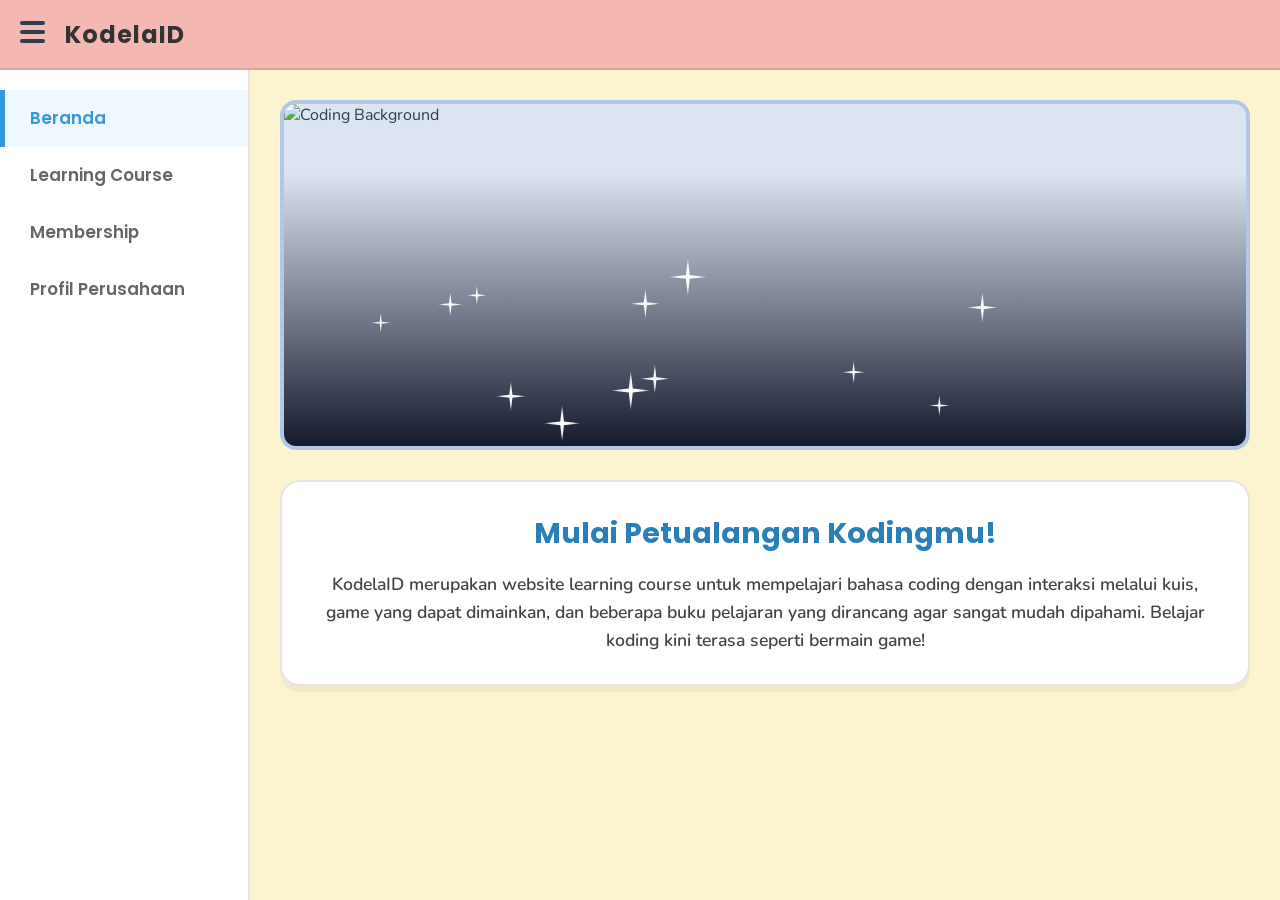
==== Website MITI/index.html @ 7cde0038 "Add files via upload" ====
<!DOCTYPE html>
<html lang="id">
<head>
    <meta charset="UTF-8">
    <meta name="viewport" content="width=device-width, initial-scale=1.0">
    <title>KodelaID - Belajar Coding Seru</title>
    
    <!-- Menghubungkan CSS -->
    <link rel="stylesheet" href="style.css">
    <!-- Kombinasi Font: Poppins (Heading) & Nunito (Body) -->
    <link href="https://fonts.googleapis.com/css2?family=Nunito:wght@400;600;700&family=Poppins:wght@500;600;700;800&display=swap" rel="stylesheet">
</head>
<body>

    <!-- Bar Atas -->
    <header class="top-bar">
        <div class="menu-toggle" id="hamburger-menu">
            <span></span>
            <span></span>
            <span></span>
        </div>
        <h1 class="website-name">KodelaID</h1>
    </header>

    <div class="layout-container">
        <!-- Menu Garis 3 (Sidebar) -->
        <aside class="sidebar" id="sidebar">
            <nav>
                <ul class="menu-list">
                    <li><a href="#" class="nav-link active" data-target="beranda">Beranda</a></li>
                    <li><a href="#" class="nav-link" data-target="course">Learning Course</a></li>
                    <li><a href="#" class="nav-link" data-target="membership">Membership</a></li>
                    <li><a href="#" class="nav-link" data-target="profil">Profil Perusahaan</a></li>
                </ul>
            </nav>
        </aside>

        <!-- Area Konten Utama -->
        <main class="main-content">
            
            <!-- HALAMAN BERANDA -->
            <section id="beranda" class="content-section active-section">
                <!-- Area Background, Gradasi, dan Bintang -->
                <div class="hero-container" id="star-container">
                    <!-- Background gambar coding -->
                    <img src="https://images.unsplash.com/photo-1555066931-4365d14bab8c?q=80&w=2070&auto=format&fit=crop" alt="Coding Background" class="bg-image">
                    
                    <!-- Overlay gradasi dari gambar ke warna gelap -->
                    <div class="gradient-overlay"></div>
                    <!-- Bintang digenerate via JavaScript di dalam container ini -->
                </div>

                <!-- Area Deskripsi Website -->
                <div class="description-box">
                    <h2>Mulai Petualangan Kodingmu!</h2>
                    <p>KodelaID merupakan website learning course untuk mempelajari bahasa coding dengan interaksi melalui kuis, game yang dapat dimainkan, dan beberapa buku pelajaran yang dirancang agar sangat mudah dipahami. Belajar koding kini terasa seperti bermain game!</p>
                </div>
            </section>

            <!-- HALAMAN LEARNING COURSE -->
            <section id="course" class="content-section">
                <h2>Pilih Kelasmu</h2>
                <div class="gamified-cards">
                    <div class="card cpp-card">
                        <h3>C++ Dasar</h3>
                        <p>Pelajari logika dan algoritma dari nol.</p>
                        <button class="btn-play">Mulai Kuis</button>
                    </div>
                    <div class="card sql-card">
                        <h3>Master SQL</h3>
                        <p>Kuasai manajemen database interaktif.</p>
                        <button class="btn-play">Mulai Kuis</button>
                    </div>
                </div>
            </section>

            <!-- HALAMAN MEMBERSHIP -->
            <section id="membership" class="content-section">
                <h2>Membership Premium</h2>
                <div class="description-box">
                    <p>Dapatkan akses lebih! Buka kunci semua modul premium, kuis tingkat lanjut, nyawa tak terbatas, dan bahan ajar eksklusif untuk mempercepat karir digitalmu.</p>
                    <button class="btn-premium">Berlangganan Sekarang</button>
                </div>
            </section>

            <!-- HALAMAN PROFIL PERUSAHAAN -->
            <section id="profil" class="content-section">
                <h2>Profil Mihaku Edutainment</h2>
                <div class="description-box left-align">
                    
                    <h3 class="sub-title">Tujuan Perusahaan</h3>
                    <p>Membangun dan mendidik masyarakat Indonesia menjadi individu yang modern, inovatif, dan melek digital, guna meningkatkan kualitas penguasaan teknologi dalam menghadapi tantangan era digitalisasi.</p>
                    
                    <h3 class="sub-title">Tentang Kami</h3>
                    <p>Mihaku Edutainment merupakan perusahaan IT yang berfokus di bidang edukasi dan hiburan (edutainment). Kami percaya bahwa pendidikan teknologi tidak seharusnya kaku. Di sini, setiap orang dapat belajar pemrograman dan skill digital lainnya melalui interaksi yang menyenangkan, seru, dan tidak membosankan.</p>

                    <h3 class="sub-title">Struktur Organisasi</h3>
                    <ul class="structure-list">
                        <li><strong>CEO:</strong> Thoriq</li>
                        <li><strong>CTO:</strong> Lead System & Game Architect</li>
                        <li><strong>Head of Education:</strong> Penyusun Kurikulum & Kuis</li>
                        <li><strong>UI/UX Designer:</strong> Perancang Interaksi Gamifikasi</li>
                    </ul>
                </div>
            </section>

        </main>
    </div>

    <!-- Menghubungkan JavaScript -->
    <script src="script.js"></script>
</body>
</html>
---- Website MITI/style.css ----
/* Konfigurasi Font & Palet Warna (Berdasarkan Gambar) */
:root {
    --font-heading: 'Poppins', sans-serif;
    --font-body: 'Nunito', sans-serif;
    
    /* Warna sesuai referensi gambar Anda */
    --topbar-bg: #f5b7b1; /* Merah muda lembut */
    --main-bg: #fcf3cf;   /* Kuning pastel terang */
    --sidebar-bg: #ffffff;
    --text-dark: #2c3e50;
    
    /* Warna Aksen Gamifikasi */
    --primary-btn: #2ecc71;
    --primary-btn-shadow: #27ae60;
}

* { margin: 0; padding: 0; box-sizing: border-box; }

body {
    font-family: var(--font-body);
    color: var(--text-dark);
    background-color: var(--main-bg);
    overflow-x: hidden;
}

/* Pengaturan Font */
h1, h2, h3 { font-family: var(--font-heading); font-weight: 700; }
p, li { font-family: var(--font-body); font-weight: 600; font-size: 1.1rem; line-height: 1.6; }

/* --- BAR ATAS --- */
.top-bar {
    background-color: var(--topbar-bg);
    height: 70px;
    display: flex;
    align-items: center;
    padding: 0 20px;
    border-bottom: 2px solid rgba(0,0,0,0.1);
    position: fixed;
    width: 100%;
    top: 0;
    z-index: 1000;
}

.menu-toggle {
    display: flex;
    flex-direction: column;
    cursor: pointer;
    margin-right: 20px;
}
.menu-toggle span {
    height: 4px;
    width: 25px;
    background-color: var(--text-dark);
    margin-bottom: 5px;
    border-radius: 4px;
}

.website-name {
    font-size: 1.5rem;
    color: #333;
    letter-spacing: 1px;
}

/* --- LAYOUT UTAMA --- */
.layout-container {
    display: flex;
    margin-top: 70px;
    height: calc(100vh - 70px);
}

/* --- SIDEBAR MENU --- */
.sidebar {
    width: 250px;
    background-color: var(--sidebar-bg);
    border-right: 2px solid #e5e5e5;
    transition: transform 0.3s ease;
}
.menu-list { list-style: none; padding: 20px 0; }
.menu-list li a {
    display: block;
    padding: 15px 25px;
    text-decoration: none;
    color: #666;
    font-family: var(--font-heading);
    font-size: 1.05rem;
    border-left: 5px solid transparent;
}
.menu-list li a:hover, .menu-list li a.active {
    color: #3498db;
    background-color: #f0f8ff;
    border-left: 5px solid #3498db;
}

/* --- KONTEN UTAMA --- */
.main-content {
    flex: 1;
    padding: 30px;
    overflow-y: auto;
}
.content-section { display: none; animation: fadeIn 0.4s; }
.content-section.active-section { display: block; }
@keyframes fadeIn { from { opacity: 0; transform: translateY(10px); } to { opacity: 1; transform: translateY(0); } }

/* --- AREA BACKGROUND & GRADASI BINTANG --- */
.hero-container {
    position: relative;
    width: 100%;
    height: 350px;
    border-radius: 16px;
    overflow: hidden;
    margin-bottom: 30px;
    border: 4px solid #b3c8e6; /* Border biru muda sesuai gambar */
    background-color: #dbe4f0;
}
.bg-image {
    width: 100%;
    height: 100%;
    object-fit: cover;
}
.gradient-overlay {
    position: absolute;
    bottom: 0;
    left: 0;
    width: 100%;
    height: 80%;
    /* Gradasi dari transparan ke biru gelap pekat */
    background: linear-gradient(to bottom, rgba(10, 15, 36, 0) 0%, rgba(10, 15, 36, 0.95) 100%);
}

/* Bintang Segi Empat Melengkung dengan Cahaya Gradasi */
.sparkle-star {
    position: absolute;
    background: radial-gradient(circle, rgba(255,255,255,1) 0%, rgba(255,255,255,0.8) 40%, rgba(255,255,255,0) 80%);
    clip-path: polygon(50% 0%, 55% 45%, 100% 50%, 55% 55%, 50% 100%, 45% 55%, 0% 50%, 45% 45%);
    filter: drop-shadow(0 0 8px rgba(255, 255, 255, 0.9));
    animation: twinkle 3s infinite alternate ease-in-out;
}
@keyframes twinkle {
    0% { transform: scale(0.6) rotate(0deg); opacity: 0.4; }
    100% { transform: scale(1.2) rotate(15deg); opacity: 1; filter: drop-shadow(0 0 15px rgba(255, 255, 255, 1)); }
}

/* --- KOTAK DESKRIPSI --- */
.description-box {
    background: #ffffff;
    padding: 30px;
    border-radius: 20px;
    text-align: center;
    border: 2px solid #e5e5e5;
    box-shadow: 0 6px 0px rgba(0,0,0,0.04);
}
.description-box h2 { color: #2980b9; margin-bottom: 15px; font-size: 1.8rem; }
.description-box p { color: #444; }
.left-align { text-align: left; }
.sub-title { color: #e67e22; margin: 25px 0 10px 0; font-size: 1.3rem; }
.structure-list { margin-left: 20px; color: #444; list-style-type: square; }

/* --- KARTU KELAS (GAMIFIKASI) --- */
.gamified-cards { display: flex; gap: 20px; margin-top: 20px; }
.card {
    flex: 1;
    padding: 30px;
    border-radius: 24px;
    color: white;
    text-align: center;
}
.card h3 { margin-bottom: 10px; font-size: 1.5rem; }
.cpp-card { background-color: #3b5998; border-bottom: 6px solid #294174; }
.sql-card { background-color: #e67e22; border-bottom: 6px solid #b9651a; }

/* Tombol 3D */
.btn-play, .btn-premium {
    background-color: var(--primary-btn);
    color: white;
    border: none;
    padding: 12px 30px;
    border-radius: 16px;
    font-size: 1.1rem;
    font-family: var(--font-heading);
    font-weight: 700;
    cursor: pointer;
    margin-top: 20px;
    box-shadow: 0 6px 0px var(--primary-btn-shadow);
    transition: all 0.1s;
}
.btn-premium { background-color: #9b59b6; box-shadow: 0 6px 0px #8e44ad; }
.btn-play:active, .btn-premium:active { transform: translateY(6px); box-shadow: 0 0px 0px transparent; }

/* Responsif */
@media (max-width: 768px) {
    .sidebar { position: absolute; left: -250px; height: calc(100vh - 70px); z-index: 900; }
    .sidebar.open { left: 0; box-shadow: 5px 0 15px rgba(0,0,0,0.1); }
    .gamified-cards { flex-direction: column; }
}
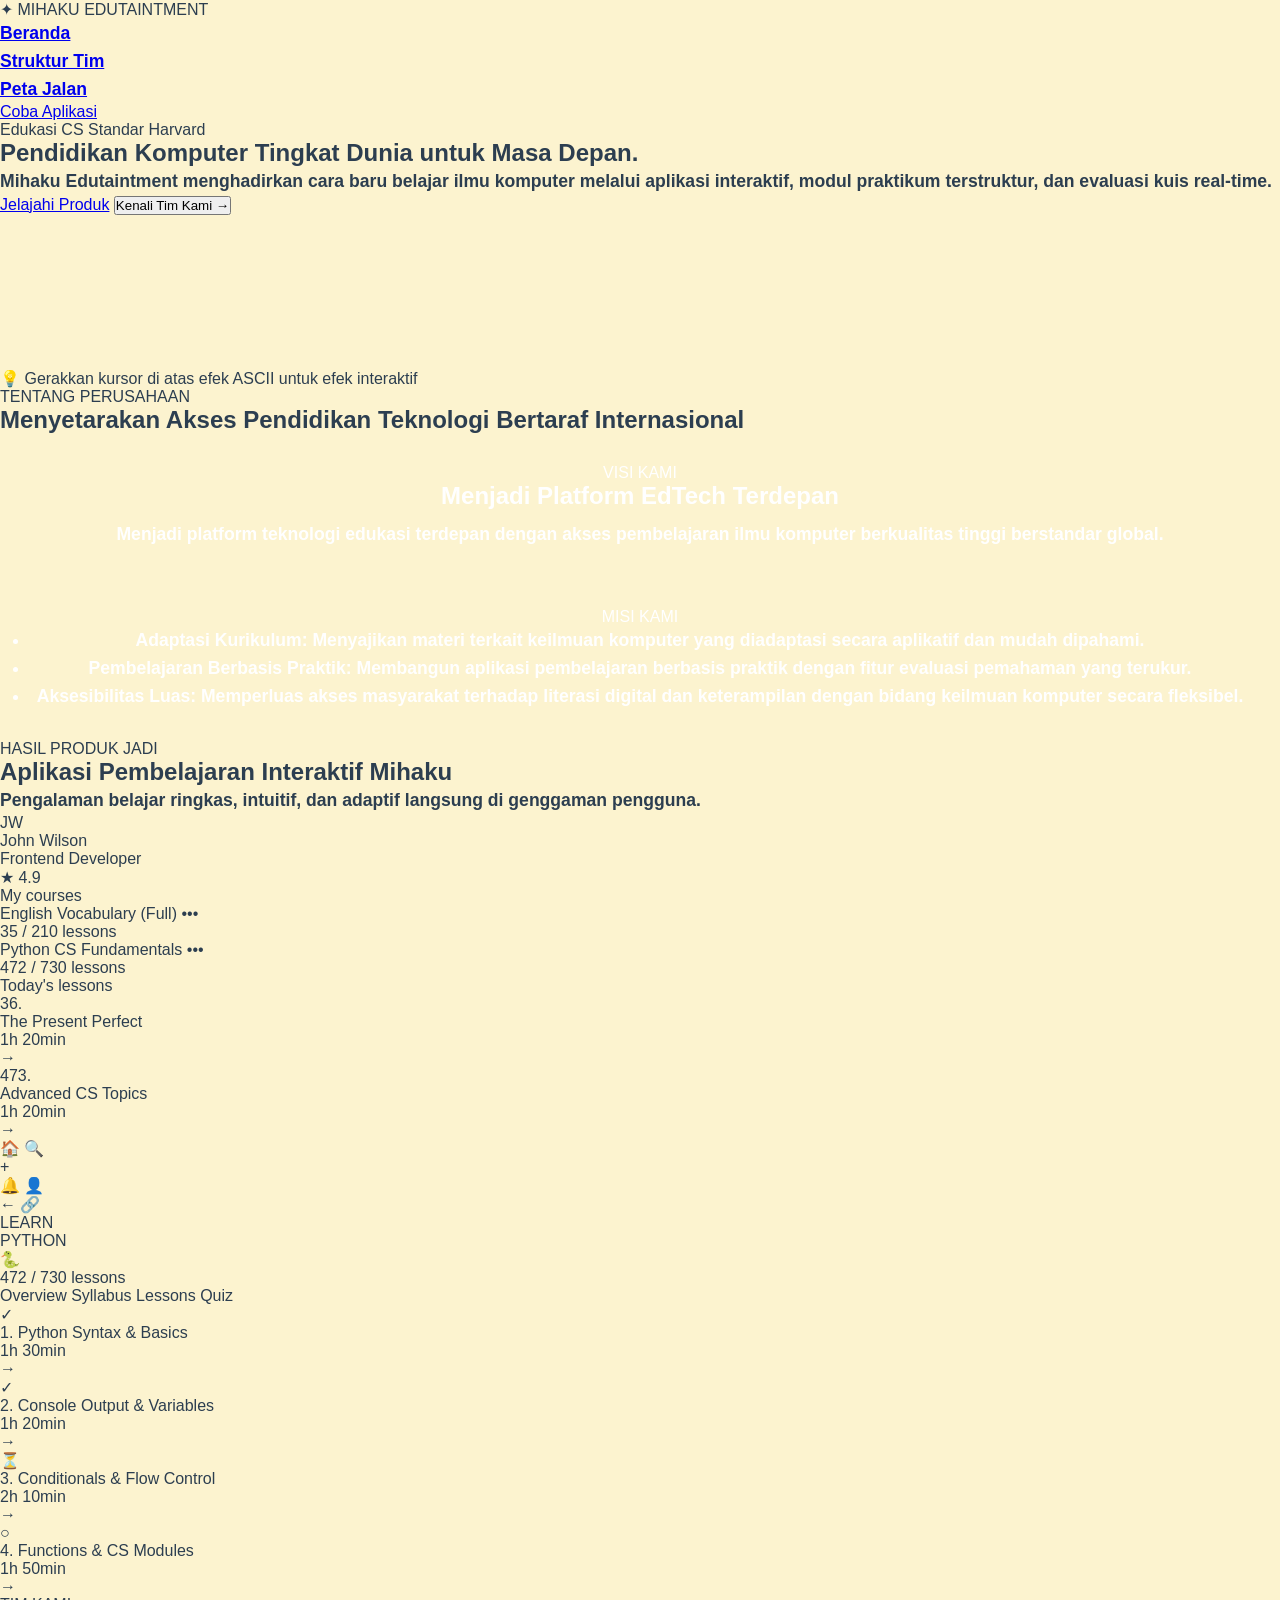
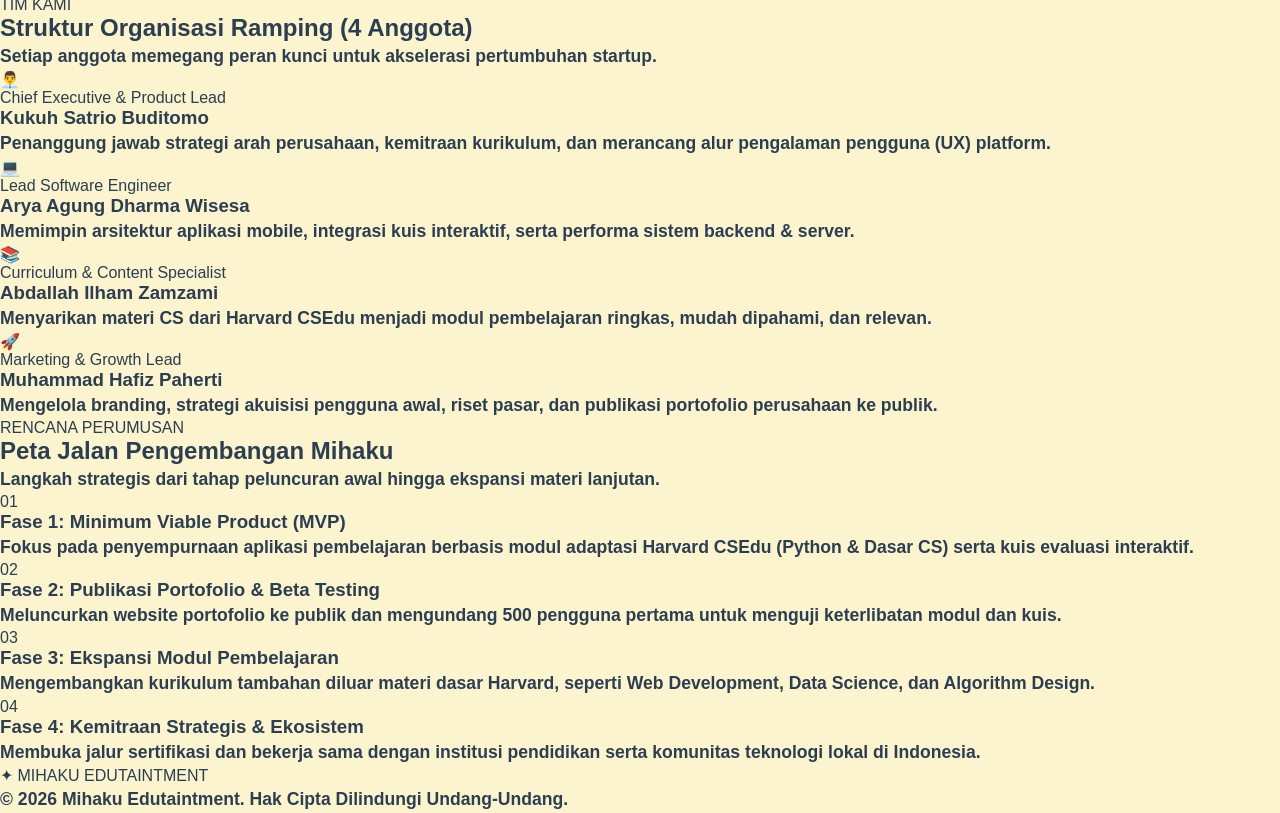
==== commit 6cdaa33c: "update: visi dan misi" ====
--- a/Website MITI/index.html
+++ b/Website MITI/index.html
@@ -3,111 +3,309 @@
 <head>
     <meta charset="UTF-8">
     <meta name="viewport" content="width=device-width, initial-scale=1.0">
-    <title>KodelaID - Belajar Coding Seru</title>
-    
-    <!-- Menghubungkan CSS -->
+    <title>Mihaku Edutaintment - Portfolio</title>
+    <!-- Google Fonts -->
+    <link rel="preconnect" href="https://fonts.googleapis.com">
+    <link rel="preconnect" href="https://fonts.gstatic.com" crossorigin>
+    <link href="https://fonts.googleapis.com/css2?family=Figtree:wght@600;700;800;900&family=Work+Sans:wght@400;500;600&display=swap" rel="stylesheet">
     <link rel="stylesheet" href="style.css">
-    <!-- Kombinasi Font: Poppins (Heading) & Nunito (Body) -->
-    <link href="https://fonts.googleapis.com/css2?family=Nunito:wght@400;600;700&family=Poppins:wght@500;600;700;800&display=swap" rel="stylesheet">
 </head>
 <body>
 
-    <!-- Bar Atas -->
-    <header class="top-bar">
-        <div class="menu-toggle" id="hamburger-menu">
-            <span></span>
-            <span></span>
-            <span></span>
-        </div>
-        <h1 class="website-name">KodelaID</h1>
-    </header>
-
-    <div class="layout-container">
-        <!-- Menu Garis 3 (Sidebar) -->
-        <aside class="sidebar" id="sidebar">
+    <!-- Header / Navigasi -->
+    <header class="navbar">
+        <div class="nav-container">
+            <div class="logo">
+                <span class="logo-accent">✦</span> MIHAKU <span class="sub-brand">EDUTAINTMENT</span>
+            </div>
             <nav>
-                <ul class="menu-list">
-                    <li><a href="#" class="nav-link active" data-target="beranda">Beranda</a></li>
-                    <li><a href="#" class="nav-link" data-target="course">Learning Course</a></li>
-                    <li><a href="#" class="nav-link" data-target="membership">Membership</a></li>
-                    <li><a href="#" class="nav-link" data-target="profil">Profil Perusahaan</a></li>
+                <ul class="nav-links">
+                    <li><a href="#" class="nav-btn active" onclick="switchTab('home', event)">Beranda</a></li>
+                    <li><a href="#" class="nav-btn" onclick="switchTab('team', event)">Struktur Tim</a></li>
+                    <li><a href="#" class="nav-btn" onclick="switchTab('roadmap', event)">Peta Jalan</a></li>
                 </ul>
             </nav>
-        </aside>
-
-        <!-- Area Konten Utama -->
-        <main class="main-content">
+            <a href="#produk" class="btn-primary" onclick="switchTab('home', event)">Coba Aplikasi</a>
+        </div>
+    </header>
+
+    <!-- SECTION 1: BERANDA -->
+    <main id="page-home" class="page-section active">
+        <!-- Hero Section dengan Interaktif ASCII Art -->
+        <section class="hero-section">
+            <div class="hero-content">
+                <div class="badge">Edukasi CS Standar Harvard</div>
+                <h1 class="hero-title">Pendidikan Komputer Tingkat Dunia untuk Masa Depan.</h1>
+                <p class="hero-desc">Mihaku Edutaintment menghadirkan cara baru belajar ilmu komputer melalui aplikasi interaktif, modul praktikum terstruktur, dan evaluasi kuis real-time.</p>
+                <div class="hero-actions">
+                    <a href="#produk" class="btn-primary">Jelajahi Produk</a>
+                    <button class="btn-secondary" onclick="switchTab('team', event)">Kenali Tim Kami →</button>
+                </div>
+            </div>
             
-            <!-- HALAMAN BERANDA -->
-            <section id="beranda" class="content-section active-section">
-                <!-- Area Background, Gradasi, dan Bintang -->
-                <div class="hero-container" id="star-container">
-                    <!-- Background gambar coding -->
-                    <img src="https://images.unsplash.com/photo-1555066931-4365d14bab8c?q=80&w=2070&auto=format&fit=crop" alt="Coding Background" class="bg-image">
-                    
-                    <!-- Overlay gradasi dari gambar ke warna gelap -->
-                    <div class="gradient-overlay"></div>
-                    <!-- Bintang digenerate via JavaScript di dalam container ini -->
-                </div>
-
-                <!-- Area Deskripsi Website -->
-                <div class="description-box">
-                    <h2>Mulai Petualangan Kodingmu!</h2>
-                    <p>KodelaID merupakan website learning course untuk mempelajari bahasa coding dengan interaksi melalui kuis, game yang dapat dimainkan, dan beberapa buku pelajaran yang dirancang agar sangat mudah dipahami. Belajar koding kini terasa seperti bermain game!</p>
-                </div>
-            </section>
-
-            <!-- HALAMAN LEARNING COURSE -->
-            <section id="course" class="content-section">
-                <h2>Pilih Kelasmu</h2>
-                <div class="gamified-cards">
-                    <div class="card cpp-card">
-                        <h3>C++ Dasar</h3>
-                        <p>Pelajari logika dan algoritma dari nol.</p>
-                        <button class="btn-play">Mulai Kuis</button>
-                    </div>
-                    <div class="card sql-card">
-                        <h3>Master SQL</h3>
-                        <p>Kuasai manajemen database interaktif.</p>
-                        <button class="btn-play">Mulai Kuis</button>
-                    </div>
-                </div>
-            </section>
-
-            <!-- HALAMAN MEMBERSHIP -->
-            <section id="membership" class="content-section">
-                <h2>Membership Premium</h2>
-                <div class="description-box">
-                    <p>Dapatkan akses lebih! Buka kunci semua modul premium, kuis tingkat lanjut, nyawa tak terbatas, dan bahan ajar eksklusif untuk mempercepat karir digitalmu.</p>
-                    <button class="btn-premium">Berlangganan Sekarang</button>
-                </div>
-            </section>
-
-            <!-- HALAMAN PROFIL PERUSAHAAN -->
-            <section id="profil" class="content-section">
-                <h2>Profil Mihaku Edutainment</h2>
-                <div class="description-box left-align">
-                    
-                    <h3 class="sub-title">Tujuan Perusahaan</h3>
-                    <p>Membangun dan mendidik masyarakat Indonesia menjadi individu yang modern, inovatif, dan melek digital, guna meningkatkan kualitas penguasaan teknologi dalam menghadapi tantangan era digitalisasi.</p>
-                    
-                    <h3 class="sub-title">Tentang Kami</h3>
-                    <p>Mihaku Edutainment merupakan perusahaan IT yang berfokus di bidang edukasi dan hiburan (edutainment). Kami percaya bahwa pendidikan teknologi tidak seharusnya kaku. Di sini, setiap orang dapat belajar pemrograman dan skill digital lainnya melalui interaksi yang menyenangkan, seru, dan tidak membosankan.</p>
-
-                    <h3 class="sub-title">Struktur Organisasi</h3>
-                    <ul class="structure-list">
-                        <li><strong>CEO:</strong> Thoriq</li>
-                        <li><strong>CTO:</strong> Lead System & Game Architect</li>
-                        <li><strong>Head of Education:</strong> Penyusun Kurikulum & Kuis</li>
-                        <li><strong>UI/UX Designer:</strong> Perancang Interaksi Gamifikasi</li>
-                    </ul>
-                </div>
-            </section>
-
-        </main>
-    </div>
-
-    <!-- Menghubungkan JavaScript -->
+            <!-- ASCII Art Canvas Container -->
+            <div class="ascii-container">
+                <canvas id="asciiCanvas"></canvas>
+                <div class="ascii-hint">💡 Gerakkan kursor di atas efek ASCII untuk efek interaktif</div>
+            </div>
+        </section>
+
+        <!-- Profile & Visi Misi Section -->
+        <section class="about-section">
+            <div class="container">
+                <div class="section-label">TENTANG PERUSAHAAN</div>
+                <h2 class="section-title">Menyetarakan Akses Pendidikan Teknologi Bertaraf Internasional</h2>
+                
+                <div class="grid-2">
+                    <div class="card card-visi">
+                        <div class="card-tag">VISI KAMI</div>
+                        <h3>Menjadi Platform EdTech Terdepan</h3>
+                        <p>Menjadi platform teknologi edukasi terdepan dengan akses pembelajaran ilmu komputer berkualitas tinggi berstandar global.</p>
+                    </div>
+                    <div class="card card-misi">
+                        <div class="card-tag">MISI KAMI</div>
+                        <ul class="misi-list">
+                            <li><strong>Adaptasi Kurikulum:</strong> Menyajikan materi terkait keilmuan komputer yang diadaptasi secara aplikatif dan mudah dipahami.</li>
+                            <li><strong>Pembelajaran Berbasis Praktik:</strong> Membangun aplikasi pembelajaran berbasis praktik dengan fitur evaluasi pemahaman yang terukur.</li>
+                            <li><strong>Aksesibilitas Luas:</strong> Memperluas akses masyarakat terhadap literasi digital dan keterampilan dengan bidang keilmuan komputer secara fleksibel.</li>
+                        </ul>
+                    </div>
+                </div>
+            </div>
+        </section>
+
+        <!-- Showcase Hasil Produk Jadi (App UI Simulation) -->
+        <section id="produk" class="product-section">
+            <div class="container">
+                <div class="text-center margin-bottom-lg">
+                    <div class="section-label">HASIL PRODUK JADI</div>
+                    <h2 class="section-title">Aplikasi Pembelajaran Interaktif Mihaku</h2>
+                    <p class="section-desc">Pengalaman belajar ringkas, intuitif, dan adaptif langsung di genggaman pengguna.</p>
+                </div>
+
+                <!-- Showcase Phone Frame Mockup -->
+                <div class="phone-showcase-wrapper">
+                    <!-- Phone Frame 1: Home Dashboard -->
+                    <div class="phone-mockup">
+                        <div class="phone-screen">
+                            <div class="app-header">
+                                <div class="user-profile">
+                                    <div class="user-avatar">JW</div>
+                                    <div>
+                                        <div class="user-name">John Wilson</div>
+                                        <div class="user-role">Frontend Developer</div>
+                                    </div>
+                                </div>
+                                <div class="user-rating">★ 4.9</div>
+                            </div>
+
+                            <div class="app-section-title">My courses</div>
+                            <div class="course-card course-green-light">
+                                <div class="course-header">
+                                    <span class="course-title">English Vocabulary (Full)</span>
+                                    <span class="dots">•••</span>
+                                </div>
+                                <div class="progress-info">35 / 210 lessons</div>
+                                <div class="progress-bar"><div class="progress-fill" style="width: 20%;"></div></div>
+                            </div>
+
+                            <div class="course-card course-teal">
+                                <div class="course-header">
+                                    <span class="course-title">Python CS Fundamentals</span>
+                                    <span class="dots">•••</span>
+                                </div>
+                                <div class="progress-info">472 / 730 lessons</div>
+                                <div class="progress-bar"><div class="progress-fill" style="width: 65%;"></div></div>
+                            </div>
+
+                            <div class="app-section-title">Today's lessons</div>
+                            <div class="grid-2-app">
+                                <div class="mini-card mini-yellow">
+                                    <div class="mini-num">36.</div>
+                                    <div class="mini-title">The Present Perfect</div>
+                                    <div class="mini-time">1h 20min</div>
+                                    <div class="mini-arrow">→</div>
+                                </div>
+                                <div class="mini-card mini-teal">
+                                    <div class="mini-num">473.</div>
+                                    <div class="mini-title">Advanced CS Topics</div>
+                                    <div class="mini-time">1h 20min</div>
+                                    <div class="mini-arrow">→</div>
+                                </div>
+                            </div>
+
+                            <div class="app-bottom-nav">
+                                <span>🏠</span>
+                                <span>🔍</span>
+                                <div class="app-add-btn">+</div>
+                                <span>🔔</span>
+                                <span>👤</span>
+                            </div>
+                        </div>
+                    </div>
+
+                    <!-- Phone Frame 2: Syllabus & Quiz -->
+                    <div class="phone-mockup">
+                        <div class="phone-screen">
+                            <div class="app-nav-top">
+                                <span>←</span>
+                                <span>🔗</span>
+                            </div>
+
+                            <div class="hero-course-card">
+                                <div class="hero-course-title">LEARN<br>PYTHON</div>
+                                <div class="hero-course-icon">🐍</div>
+                                <div class="hero-course-progress">472 / 730 lessons</div>
+                                <div class="progress-bar"><div class="progress-fill" style="width: 65%; background: #ffffff;"></div></div>
+                            </div>
+
+                            <div class="app-tabs">
+                                <span>Overview</span>
+                                <span class="active">Syllabus</span>
+                                <span>Lessons</span>
+                                <span>Quiz</span>
+                            </div>
+
+                            <div class="syllabus-list">
+                                <div class="syllabus-item completed">
+                                    <div class="check-icon">✓</div>
+                                    <div class="syllabus-info">
+                                        <div class="syllabus-name">1. Python Syntax & Basics</div>
+                                        <div class="syllabus-time">1h 30min</div>
+                                    </div>
+                                    <div class="item-arrow">→</div>
+                                </div>
+
+                                <div class="syllabus-item completed">
+                                    <div class="check-icon">✓</div>
+                                    <div class="syllabus-info">
+                                        <div class="syllabus-name">2. Console Output & Variables</div>
+                                        <div class="syllabus-time">1h 20min</div>
+                                    </div>
+                                    <div class="item-arrow">→</div>
+                                </div>
+
+                                <div class="syllabus-item in-progress">
+                                    <div class="check-icon">⏳</div>
+                                    <div class="syllabus-info">
+                                        <div class="syllabus-name">3. Conditionals & Flow Control</div>
+                                        <div class="syllabus-time">2h 10min</div>
+                                    </div>
+                                    <div class="item-arrow">→</div>
+                                </div>
+
+                                <div class="syllabus-item active-green">
+                                    <div class="check-icon">○</div>
+                                    <div class="syllabus-info">
+                                        <div class="syllabus-name">4. Functions & CS Modules</div>
+                                        <div class="syllabus-time">1h 50min</div>
+                                    </div>
+                                    <div class="item-arrow">→</div>
+                                </div>
+                            </div>
+                        </div>
+                    </div>
+                </div>
+            </div>
+        </section>
+    </main>
+
+    <!-- SECTION 2: STRUKTUR TIM -->
+    <main id="page-team" class="page-section">
+        <div class="container">
+            <div class="text-center margin-bottom-lg">
+                <div class="section-label">TIM KAMI</div>
+                <h2 class="section-title">Struktur Organisasi Ramping (4 Anggota)</h2>
+                <p class="section-desc">Setiap anggota memegang peran kunci untuk akselerasi pertumbuhan startup.</p>
+            </div>
+
+            <div class="team-grid">
+                <div class="team-card">
+                    <div class="team-avatar">👨‍💼</div>
+                    <div class="team-role">Chief Executive & Product Lead</div>
+                    <h3 class="team-name">Kukuh Satrio Buditomo</h3>
+                    <p class="team-bio">Penanggung jawab strategi arah perusahaan, kemitraan kurikulum, dan merancang alur pengalaman pengguna (UX) platform.</p>
+                </div>
+
+                <div class="team-card">
+                    <div class="team-avatar">💻</div>
+                    <div class="team-role">Lead Software Engineer</div>
+                    <h3 class="team-name">Arya Agung Dharma Wisesa</h3>
+                    <p class="team-bio">Memimpin arsitektur aplikasi mobile, integrasi kuis interaktif, serta performa sistem backend & server.</p>
+                </div>
+
+                <div class="team-card">
+                    <div class="team-avatar">📚</div>
+                    <div class="team-role">Curriculum & Content Specialist</div>
+                    <h3 class="team-name">Abdallah Ilham Zamzami</h3>
+                    <p class="team-bio">Menyarikan materi CS dari Harvard CSEdu menjadi modul pembelajaran ringkas, mudah dipahami, dan relevan.</p>
+                </div>
+
+                <div class="team-card">
+                    <div class="team-avatar">🚀</div>
+                    <div class="team-role">Marketing & Growth Lead</div>
+                    <h3 class="team-name">Muhammad Hafiz Paherti</h3>
+                    <p class="team-bio">Mengelola branding, strategi akuisisi pengguna awal, riset pasar, dan publikasi portofolio perusahaan ke publik.</p>
+                </div>
+            </div>
+        </div>
+    </main>
+
+    <!-- SECTION 3: PETA JALAN (ROADMAP) -->
+    <main id="page-roadmap" class="page-section">
+        <div class="container">
+            <div class="text-center margin-bottom-lg">
+                <div class="section-label">RENCANA PERUMUSAN</div>
+                <h2 class="section-title">Peta Jalan Pengembangan Mihaku</h2>
+                <p class="section-desc">Langkah strategis dari tahap peluncuran awal hingga ekspansi materi lanjutan.</p>
+            </div>
+
+            <div class="roadmap-timeline">
+                <div class="roadmap-item">
+                    <div class="roadmap-number">01</div>
+                    <div class="roadmap-content">
+                        <h3>Fase 1: Minimum Viable Product (MVP)</h3>
+                        <p>Fokus pada penyempurnaan aplikasi pembelajaran berbasis modul adaptasi Harvard CSEdu (Python & Dasar CS) serta kuis evaluasi interaktif.</p>
+                    </div>
+                </div>
+
+                <div class="roadmap-item">
+                    <div class="roadmap-number">02</div>
+                    <div class="roadmap-content">
+                        <h3>Fase 2: Publikasi Portofolio & Beta Testing</h3>
+                        <p>Meluncurkan website portofolio ke publik dan mengundang 500 pengguna pertama untuk menguji keterlibatan modul dan kuis.</p>
+                    </div>
+                </div>
+
+                <div class="roadmap-item">
+                    <div class="roadmap-number">03</div>
+                    <div class="roadmap-content">
+                        <h3>Fase 3: Ekspansi Modul Pembelajaran</h3>
+                        <p>Mengembangkan kurikulum tambahan diluar materi dasar Harvard, seperti Web Development, Data Science, dan Algorithm Design.</p>
+                    </div>
+                </div>
+
+                <div class="roadmap-item">
+                    <div class="roadmap-number">04</div>
+                    <div class="roadmap-content">
+                        <h3>Fase 4: Kemitraan Strategis & Ekosistem</h3>
+                        <p>Membuka jalur sertifikasi dan bekerja sama dengan institusi pendidikan serta komunitas teknologi lokal di Indonesia.</p>
+                    </div>
+                </div>
+            </div>
+        </div>
+    </main>
+
+    <!-- Footer -->
+    <footer class="footer">
+        <div class="container footer-content">
+            <div class="footer-brand">
+                <span class="logo-accent">✦</span> MIHAKU EDUTAINTMENT
+            </div>
+            <p>© 2026 Mihaku Edutaintment. Hak Cipta Dilindungi Undang-Undang.</p>
+        </div>
+    </footer>
+
     <script src="script.js"></script>
 </body>
 </html>
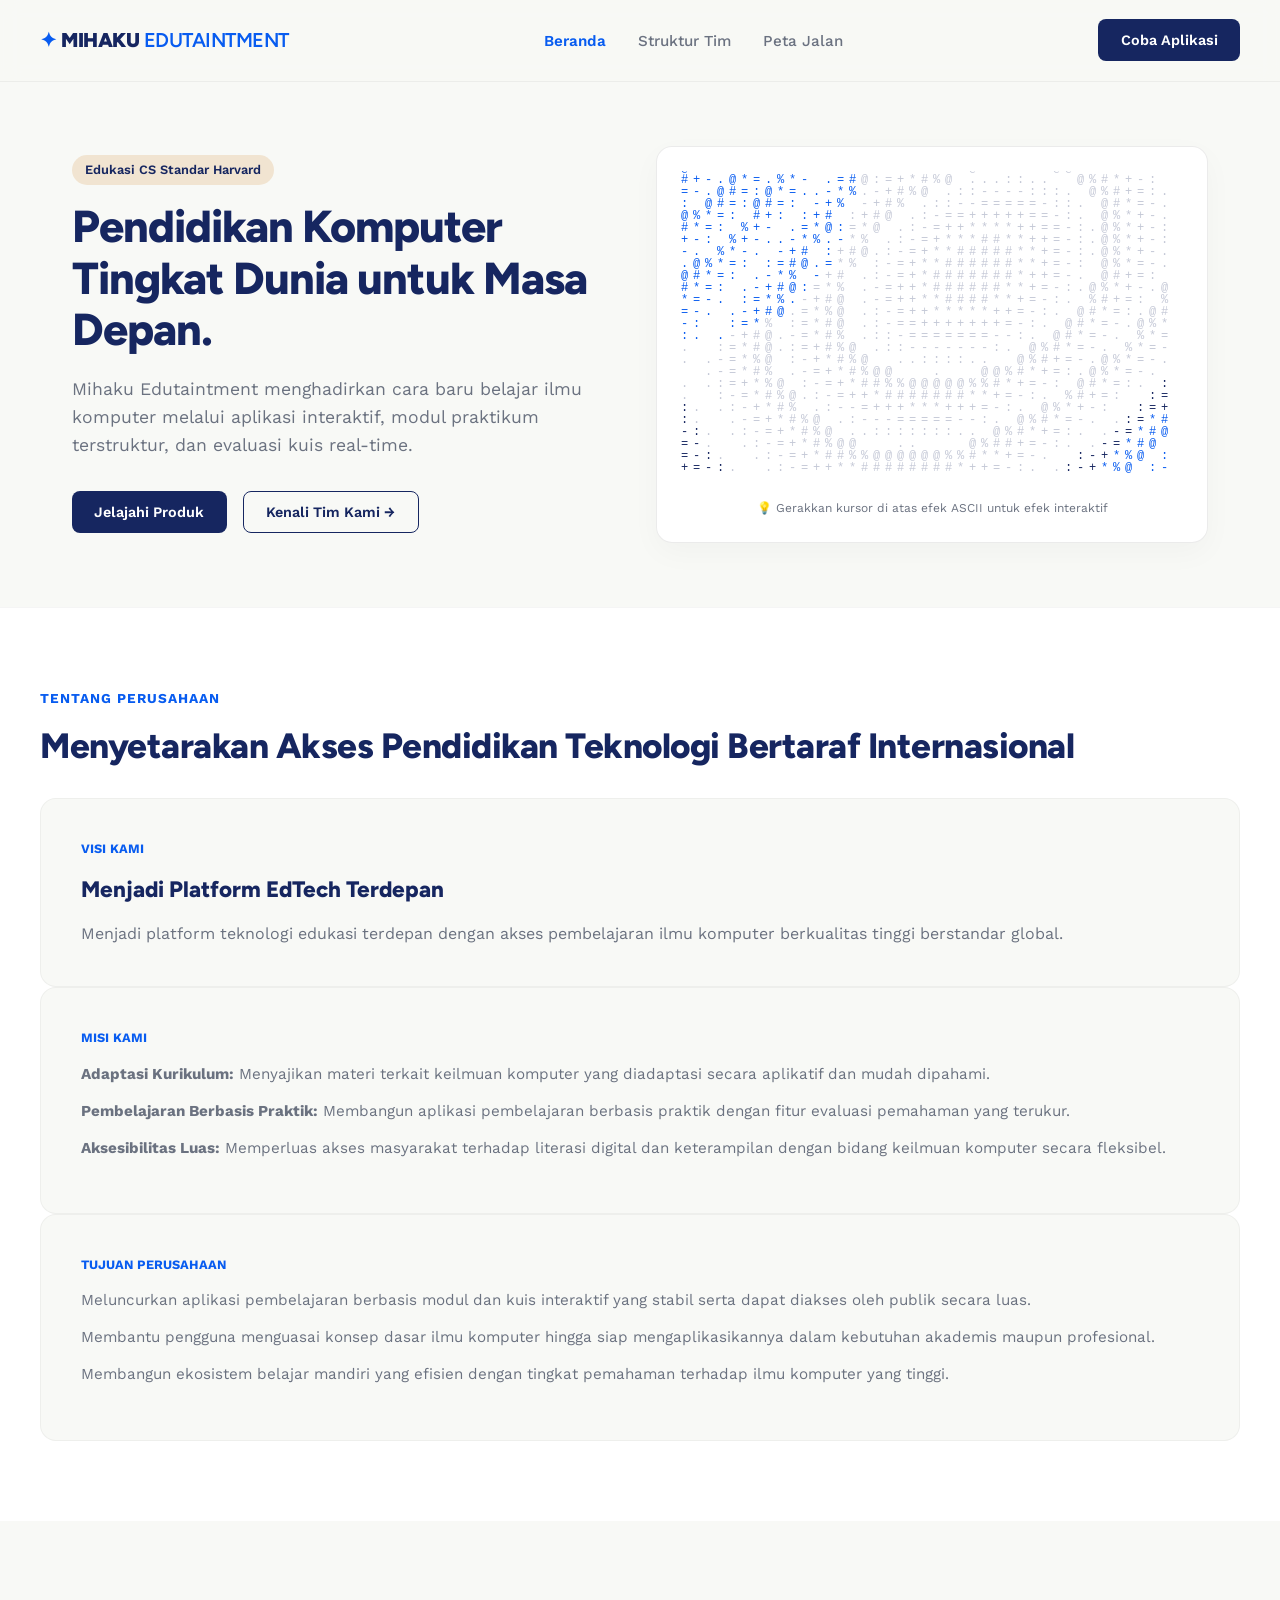
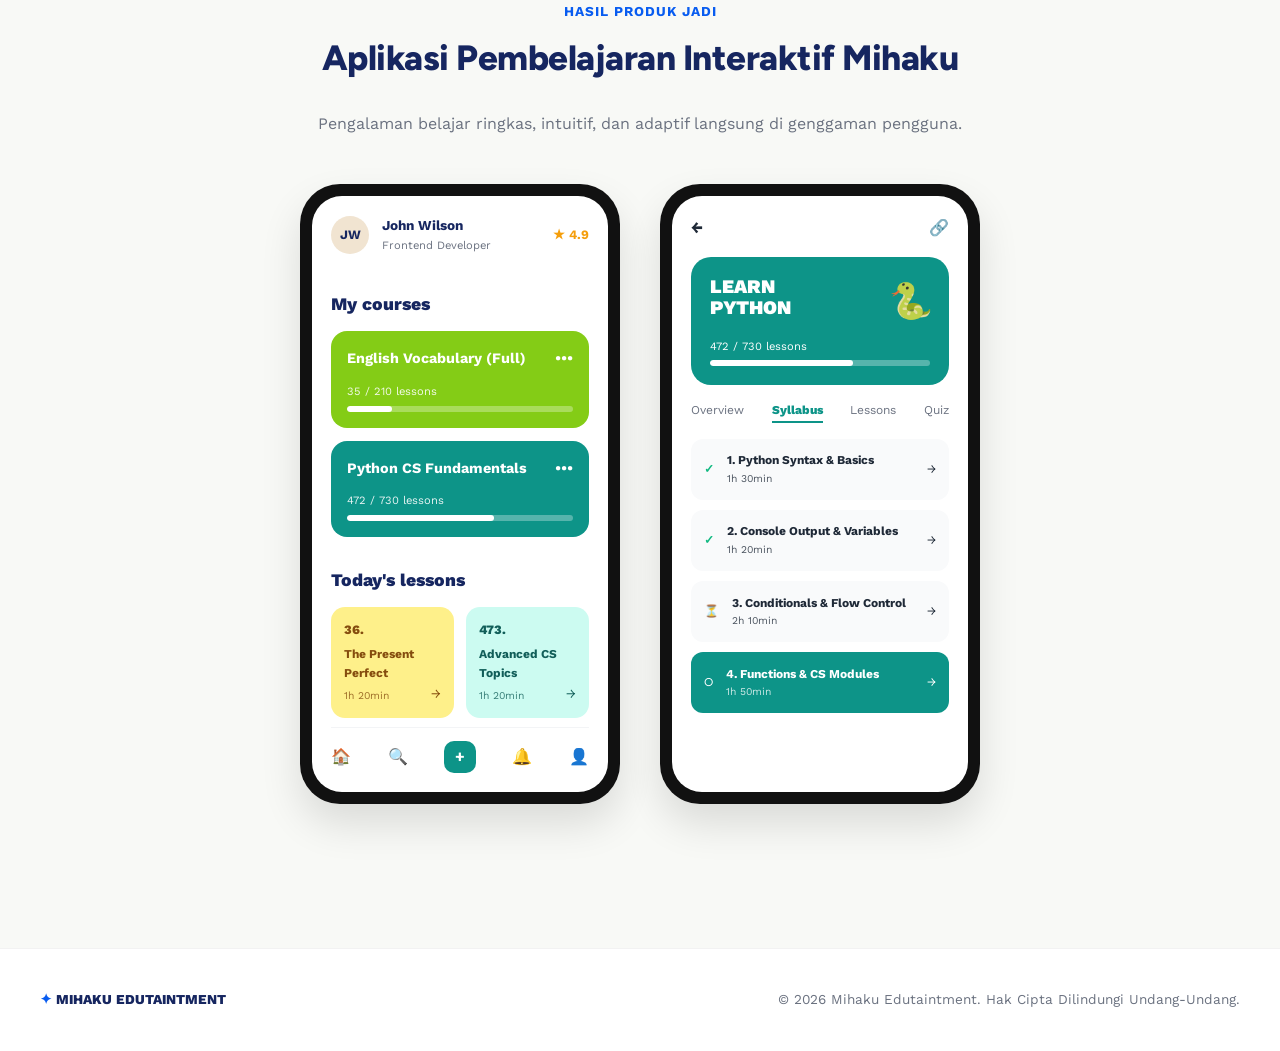
==== commit 5f0ee532: "update: index.html and style.css" ====
--- a/Website MITI/index.html
+++ b/Website MITI/index.html
@@ -1,311 +1,427 @@
-<!DOCTYPE html>
+<!doctype html>
 <html lang="id">
-<head>
-    <meta charset="UTF-8">
-    <meta name="viewport" content="width=device-width, initial-scale=1.0">
+  <head>
+    <meta charset="UTF-8" />
+    <meta name="viewport" content="width=device-width, initial-scale=1.0" />
     <title>Mihaku Edutaintment - Portfolio</title>
     <!-- Google Fonts -->
-    <link rel="preconnect" href="https://fonts.googleapis.com">
-    <link rel="preconnect" href="https://fonts.gstatic.com" crossorigin>
-    <link href="https://fonts.googleapis.com/css2?family=Figtree:wght@600;700;800;900&family=Work+Sans:wght@400;500;600&display=swap" rel="stylesheet">
-    <link rel="stylesheet" href="style.css">
-</head>
-<body>
-
+    <link rel="preconnect" href="https://fonts.googleapis.com" />
+    <link rel="preconnect" href="https://fonts.gstatic.com" crossorigin />
+    <link
+      href="https://fonts.googleapis.com/css2?family=Figtree:wght@600;700;800;900&family=Work+Sans:wght@400;500;600&display=swap"
+      rel="stylesheet"
+    />
+    <link rel="stylesheet" href="style.css" />
+  </head>
+  <body>
     <!-- Header / Navigasi -->
     <header class="navbar">
-        <div class="nav-container">
-            <div class="logo">
-                <span class="logo-accent">✦</span> MIHAKU <span class="sub-brand">EDUTAINTMENT</span>
-            </div>
-            <nav>
-                <ul class="nav-links">
-                    <li><a href="#" class="nav-btn active" onclick="switchTab('home', event)">Beranda</a></li>
-                    <li><a href="#" class="nav-btn" onclick="switchTab('team', event)">Struktur Tim</a></li>
-                    <li><a href="#" class="nav-btn" onclick="switchTab('roadmap', event)">Peta Jalan</a></li>
-                </ul>
-            </nav>
-            <a href="#produk" class="btn-primary" onclick="switchTab('home', event)">Coba Aplikasi</a>
-        </div>
+      <div class="nav-container">
+        <div class="logo">
+          <span class="logo-accent">✦</span> MIHAKU
+          <span class="sub-brand">EDUTAINTMENT</span>
+        </div>
+        <nav>
+          <ul class="nav-links">
+            <li>
+              <a
+                href="#"
+                class="nav-btn active"
+                onclick="switchTab('home', event)"
+                >Beranda</a
+              >
+            </li>
+            <li>
+              <a href="#" class="nav-btn" onclick="switchTab('team', event)"
+                >Struktur Tim</a
+              >
+            </li>
+            <li>
+              <a href="#" class="nav-btn" onclick="switchTab('roadmap', event)"
+                >Peta Jalan</a
+              >
+            </li>
+          </ul>
+        </nav>
+        <a href="#produk" class="btn-primary" onclick="switchTab('home', event)"
+          >Coba Aplikasi</a
+        >
+      </div>
     </header>
 
     <!-- SECTION 1: BERANDA -->
     <main id="page-home" class="page-section active">
-        <!-- Hero Section dengan Interaktif ASCII Art -->
-        <section class="hero-section">
-            <div class="hero-content">
-                <div class="badge">Edukasi CS Standar Harvard</div>
-                <h1 class="hero-title">Pendidikan Komputer Tingkat Dunia untuk Masa Depan.</h1>
-                <p class="hero-desc">Mihaku Edutaintment menghadirkan cara baru belajar ilmu komputer melalui aplikasi interaktif, modul praktikum terstruktur, dan evaluasi kuis real-time.</p>
-                <div class="hero-actions">
-                    <a href="#produk" class="btn-primary">Jelajahi Produk</a>
-                    <button class="btn-secondary" onclick="switchTab('team', event)">Kenali Tim Kami →</button>
-                </div>
-            </div>
-            
-            <!-- ASCII Art Canvas Container -->
-            <div class="ascii-container">
-                <canvas id="asciiCanvas"></canvas>
-                <div class="ascii-hint">💡 Gerakkan kursor di atas efek ASCII untuk efek interaktif</div>
-            </div>
-        </section>
-
-        <!-- Profile & Visi Misi Section -->
-        <section class="about-section">
-            <div class="container">
-                <div class="section-label">TENTANG PERUSAHAAN</div>
-                <h2 class="section-title">Menyetarakan Akses Pendidikan Teknologi Bertaraf Internasional</h2>
-                
-                <div class="grid-2">
-                    <div class="card card-visi">
-                        <div class="card-tag">VISI KAMI</div>
-                        <h3>Menjadi Platform EdTech Terdepan</h3>
-                        <p>Menjadi platform teknologi edukasi terdepan dengan akses pembelajaran ilmu komputer berkualitas tinggi berstandar global.</p>
+      <!-- Hero Section dengan Interaktif ASCII Art -->
+      <section class="hero-section">
+        <div class="hero-content">
+          <div class="badge">Edukasi CS Standar Harvard</div>
+          <h1 class="hero-title">
+            Pendidikan Komputer Tingkat Dunia untuk Masa Depan.
+          </h1>
+          <p class="hero-desc">
+            Mihaku Edutaintment menghadirkan cara baru belajar ilmu komputer
+            melalui aplikasi interaktif, modul praktikum terstruktur, dan
+            evaluasi kuis real-time.
+          </p>
+          <div class="hero-actions">
+            <a href="#produk" class="btn-primary">Jelajahi Produk</a>
+            <button class="btn-secondary" onclick="switchTab('team', event)">
+              Kenali Tim Kami →
+            </button>
+          </div>
+        </div>
+
+        <!-- ASCII Art Canvas Container -->
+        <div class="ascii-container">
+          <canvas id="asciiCanvas"></canvas>
+          <div class="ascii-hint">
+            💡 Gerakkan kursor di atas efek ASCII untuk efek interaktif
+          </div>
+        </div>
+      </section>
+
+      <!-- Profile & Visi Misi Section -->
+      <section class="about-section">
+        <div class="container">
+          <div class="section-label">TENTANG PERUSAHAAN</div>
+          <h2 class="section-title">
+            Menyetarakan Akses Pendidikan Teknologi Bertaraf Internasional
+          </h2>
+
+          <div class="grid-2">
+            <div class="card card-visi">
+              <div class="card-tag">VISI KAMI</div>
+              <h3>Menjadi Platform EdTech Terdepan</h3>
+              <p>
+                Menjadi platform teknologi edukasi terdepan dengan akses
+                pembelajaran ilmu komputer berkualitas tinggi berstandar global.
+              </p>
+            </div>
+            <div class="card card-misi">
+              <div class="card-tag">MISI KAMI</div>
+              <ul class="misi-list">
+                <li>
+                  <strong>Adaptasi Kurikulum:</strong> Menyajikan materi terkait
+                  keilmuan komputer yang diadaptasi secara aplikatif dan mudah
+                  dipahami.
+                </li>
+                <li>
+                  <strong>Pembelajaran Berbasis Praktik:</strong> Membangun
+                  aplikasi pembelajaran berbasis praktik dengan fitur evaluasi
+                  pemahaman yang terukur.
+                </li>
+                <li>
+                  <strong>Aksesibilitas Luas:</strong> Memperluas akses
+                  masyarakat terhadap literasi digital dan keterampilan dengan
+                  bidang keilmuan komputer secara fleksibel.
+                </li>
+              </ul>
+            </div>
+
+            <div class="card card-tujuan">
+              <div class="card-tag">TUJUAN PERUSAHAAN</div>
+              <ul class="misi-list">
+                <li>
+                  Meluncurkan aplikasi pembelajaran berbasis modul dan kuis
+                  interaktif yang stabil serta dapat diakses oleh publik secara
+                  luas.
+                </li>
+                <li>
+                  Membantu pengguna menguasai konsep dasar ilmu komputer hingga
+                  siap mengaplikasikannya dalam kebutuhan akademis maupun
+                  profesional.
+                </li>
+                <li>
+                  Membangun ekosistem belajar mandiri yang efisien dengan
+                  tingkat pemahaman terhadap ilmu komputer yang tinggi.
+                </li>
+              </ul>
+            </div>
+          </div>
+        </div>
+      </section>
+
+      <!-- Showcase Hasil Produk Jadi (App UI Simulation) -->
+      <section id="produk" class="product-section">
+        <div class="container">
+          <div class="text-center margin-bottom-lg">
+            <div class="section-label">HASIL PRODUK JADI</div>
+            <h2 class="section-title">
+              Aplikasi Pembelajaran Interaktif Mihaku
+            </h2>
+            <p class="section-desc">
+              Pengalaman belajar ringkas, intuitif, dan adaptif langsung di
+              genggaman pengguna.
+            </p>
+          </div>
+
+          <!-- Showcase Phone Frame Mockup -->
+          <div class="phone-showcase-wrapper">
+            <!-- Phone Frame 1: Home Dashboard -->
+            <div class="phone-mockup">
+              <div class="phone-screen">
+                <div class="app-header">
+                  <div class="user-profile">
+                    <div class="user-avatar">JW</div>
+                    <div>
+                      <div class="user-name">John Wilson</div>
+                      <div class="user-role">Frontend Developer</div>
                     </div>
-                    <div class="card card-misi">
-                        <div class="card-tag">MISI KAMI</div>
-                        <ul class="misi-list">
-                            <li><strong>Adaptasi Kurikulum:</strong> Menyajikan materi terkait keilmuan komputer yang diadaptasi secara aplikatif dan mudah dipahami.</li>
-                            <li><strong>Pembelajaran Berbasis Praktik:</strong> Membangun aplikasi pembelajaran berbasis praktik dengan fitur evaluasi pemahaman yang terukur.</li>
-                            <li><strong>Aksesibilitas Luas:</strong> Memperluas akses masyarakat terhadap literasi digital dan keterampilan dengan bidang keilmuan komputer secara fleksibel.</li>
-                        </ul>
+                  </div>
+                  <div class="user-rating">★ 4.9</div>
+                </div>
+
+                <div class="app-section-title">My courses</div>
+                <div class="course-card course-green-light">
+                  <div class="course-header">
+                    <span class="course-title">English Vocabulary (Full)</span>
+                    <span class="dots">•••</span>
+                  </div>
+                  <div class="progress-info">35 / 210 lessons</div>
+                  <div class="progress-bar">
+                    <div class="progress-fill" style="width: 20%"></div>
+                  </div>
+                </div>
+
+                <div class="course-card course-teal">
+                  <div class="course-header">
+                    <span class="course-title">Python CS Fundamentals</span>
+                    <span class="dots">•••</span>
+                  </div>
+                  <div class="progress-info">472 / 730 lessons</div>
+                  <div class="progress-bar">
+                    <div class="progress-fill" style="width: 65%"></div>
+                  </div>
+                </div>
+
+                <div class="app-section-title">Today's lessons</div>
+                <div class="grid-2-app">
+                  <div class="mini-card mini-yellow">
+                    <div class="mini-num">36.</div>
+                    <div class="mini-title">The Present Perfect</div>
+                    <div class="mini-time">1h 20min</div>
+                    <div class="mini-arrow">→</div>
+                  </div>
+                  <div class="mini-card mini-teal">
+                    <div class="mini-num">473.</div>
+                    <div class="mini-title">Advanced CS Topics</div>
+                    <div class="mini-time">1h 20min</div>
+                    <div class="mini-arrow">→</div>
+                  </div>
+                </div>
+
+                <div class="app-bottom-nav">
+                  <span>🏠</span>
+                  <span>🔍</span>
+                  <div class="app-add-btn">+</div>
+                  <span>🔔</span>
+                  <span>👤</span>
+                </div>
+              </div>
+            </div>
+
+            <!-- Phone Frame 2: Syllabus & Quiz -->
+            <div class="phone-mockup">
+              <div class="phone-screen">
+                <div class="app-nav-top">
+                  <span>←</span>
+                  <span>🔗</span>
+                </div>
+
+                <div class="hero-course-card">
+                  <div class="hero-course-title">LEARN<br />PYTHON</div>
+                  <div class="hero-course-icon">🐍</div>
+                  <div class="hero-course-progress">472 / 730 lessons</div>
+                  <div class="progress-bar">
+                    <div
+                      class="progress-fill"
+                      style="width: 65%; background: #ffffff"
+                    ></div>
+                  </div>
+                </div>
+
+                <div class="app-tabs">
+                  <span>Overview</span>
+                  <span class="active">Syllabus</span>
+                  <span>Lessons</span>
+                  <span>Quiz</span>
+                </div>
+
+                <div class="syllabus-list">
+                  <div class="syllabus-item completed">
+                    <div class="check-icon">✓</div>
+                    <div class="syllabus-info">
+                      <div class="syllabus-name">1. Python Syntax & Basics</div>
+                      <div class="syllabus-time">1h 30min</div>
                     </div>
-                </div>
-            </div>
-        </section>
-
-        <!-- Showcase Hasil Produk Jadi (App UI Simulation) -->
-        <section id="produk" class="product-section">
-            <div class="container">
-                <div class="text-center margin-bottom-lg">
-                    <div class="section-label">HASIL PRODUK JADI</div>
-                    <h2 class="section-title">Aplikasi Pembelajaran Interaktif Mihaku</h2>
-                    <p class="section-desc">Pengalaman belajar ringkas, intuitif, dan adaptif langsung di genggaman pengguna.</p>
-                </div>
-
-                <!-- Showcase Phone Frame Mockup -->
-                <div class="phone-showcase-wrapper">
-                    <!-- Phone Frame 1: Home Dashboard -->
-                    <div class="phone-mockup">
-                        <div class="phone-screen">
-                            <div class="app-header">
-                                <div class="user-profile">
-                                    <div class="user-avatar">JW</div>
-                                    <div>
-                                        <div class="user-name">John Wilson</div>
-                                        <div class="user-role">Frontend Developer</div>
-                                    </div>
-                                </div>
-                                <div class="user-rating">★ 4.9</div>
-                            </div>
-
-                            <div class="app-section-title">My courses</div>
-                            <div class="course-card course-green-light">
-                                <div class="course-header">
-                                    <span class="course-title">English Vocabulary (Full)</span>
-                                    <span class="dots">•••</span>
-                                </div>
-                                <div class="progress-info">35 / 210 lessons</div>
-                                <div class="progress-bar"><div class="progress-fill" style="width: 20%;"></div></div>
-                            </div>
-
-                            <div class="course-card course-teal">
-                                <div class="course-header">
-                                    <span class="course-title">Python CS Fundamentals</span>
-                                    <span class="dots">•••</span>
-                                </div>
-                                <div class="progress-info">472 / 730 lessons</div>
-                                <div class="progress-bar"><div class="progress-fill" style="width: 65%;"></div></div>
-                            </div>
-
-                            <div class="app-section-title">Today's lessons</div>
-                            <div class="grid-2-app">
-                                <div class="mini-card mini-yellow">
-                                    <div class="mini-num">36.</div>
-                                    <div class="mini-title">The Present Perfect</div>
-                                    <div class="mini-time">1h 20min</div>
-                                    <div class="mini-arrow">→</div>
-                                </div>
-                                <div class="mini-card mini-teal">
-                                    <div class="mini-num">473.</div>
-                                    <div class="mini-title">Advanced CS Topics</div>
-                                    <div class="mini-time">1h 20min</div>
-                                    <div class="mini-arrow">→</div>
-                                </div>
-                            </div>
-
-                            <div class="app-bottom-nav">
-                                <span>🏠</span>
-                                <span>🔍</span>
-                                <div class="app-add-btn">+</div>
-                                <span>🔔</span>
-                                <span>👤</span>
-                            </div>
-                        </div>
+                    <div class="item-arrow">→</div>
+                  </div>
+
+                  <div class="syllabus-item completed">
+                    <div class="check-icon">✓</div>
+                    <div class="syllabus-info">
+                      <div class="syllabus-name">
+                        2. Console Output & Variables
+                      </div>
+                      <div class="syllabus-time">1h 20min</div>
                     </div>
-
-                    <!-- Phone Frame 2: Syllabus & Quiz -->
-                    <div class="phone-mockup">
-                        <div class="phone-screen">
-                            <div class="app-nav-top">
-                                <span>←</span>
-                                <span>🔗</span>
-                            </div>
-
-                            <div class="hero-course-card">
-                                <div class="hero-course-title">LEARN<br>PYTHON</div>
-                                <div class="hero-course-icon">🐍</div>
-                                <div class="hero-course-progress">472 / 730 lessons</div>
-                                <div class="progress-bar"><div class="progress-fill" style="width: 65%; background: #ffffff;"></div></div>
-                            </div>
-
-                            <div class="app-tabs">
-                                <span>Overview</span>
-                                <span class="active">Syllabus</span>
-                                <span>Lessons</span>
-                                <span>Quiz</span>
-                            </div>
-
-                            <div class="syllabus-list">
-                                <div class="syllabus-item completed">
-                                    <div class="check-icon">✓</div>
-                                    <div class="syllabus-info">
-                                        <div class="syllabus-name">1. Python Syntax & Basics</div>
-                                        <div class="syllabus-time">1h 30min</div>
-                                    </div>
-                                    <div class="item-arrow">→</div>
-                                </div>
-
-                                <div class="syllabus-item completed">
-                                    <div class="check-icon">✓</div>
-                                    <div class="syllabus-info">
-                                        <div class="syllabus-name">2. Console Output & Variables</div>
-                                        <div class="syllabus-time">1h 20min</div>
-                                    </div>
-                                    <div class="item-arrow">→</div>
-                                </div>
-
-                                <div class="syllabus-item in-progress">
-                                    <div class="check-icon">⏳</div>
-                                    <div class="syllabus-info">
-                                        <div class="syllabus-name">3. Conditionals & Flow Control</div>
-                                        <div class="syllabus-time">2h 10min</div>
-                                    </div>
-                                    <div class="item-arrow">→</div>
-                                </div>
-
-                                <div class="syllabus-item active-green">
-                                    <div class="check-icon">○</div>
-                                    <div class="syllabus-info">
-                                        <div class="syllabus-name">4. Functions & CS Modules</div>
-                                        <div class="syllabus-time">1h 50min</div>
-                                    </div>
-                                    <div class="item-arrow">→</div>
-                                </div>
-                            </div>
-                        </div>
+                    <div class="item-arrow">→</div>
+                  </div>
+
+                  <div class="syllabus-item in-progress">
+                    <div class="check-icon">⏳</div>
+                    <div class="syllabus-info">
+                      <div class="syllabus-name">
+                        3. Conditionals & Flow Control
+                      </div>
+                      <div class="syllabus-time">2h 10min</div>
                     </div>
-                </div>
-            </div>
-        </section>
+                    <div class="item-arrow">→</div>
+                  </div>
+
+                  <div class="syllabus-item active-green">
+                    <div class="check-icon">○</div>
+                    <div class="syllabus-info">
+                      <div class="syllabus-name">4. Functions & CS Modules</div>
+                      <div class="syllabus-time">1h 50min</div>
+                    </div>
+                    <div class="item-arrow">→</div>
+                  </div>
+                </div>
+              </div>
+            </div>
+          </div>
+        </div>
+      </section>
     </main>
 
     <!-- SECTION 2: STRUKTUR TIM -->
     <main id="page-team" class="page-section">
-        <div class="container">
-            <div class="text-center margin-bottom-lg">
-                <div class="section-label">TIM KAMI</div>
-                <h2 class="section-title">Struktur Organisasi Ramping (4 Anggota)</h2>
-                <p class="section-desc">Setiap anggota memegang peran kunci untuk akselerasi pertumbuhan startup.</p>
-            </div>
-
-            <div class="team-grid">
-                <div class="team-card">
-                    <div class="team-avatar">👨‍💼</div>
-                    <div class="team-role">Chief Executive & Product Lead</div>
-                    <h3 class="team-name">Kukuh Satrio Buditomo</h3>
-                    <p class="team-bio">Penanggung jawab strategi arah perusahaan, kemitraan kurikulum, dan merancang alur pengalaman pengguna (UX) platform.</p>
-                </div>
-
-                <div class="team-card">
-                    <div class="team-avatar">💻</div>
-                    <div class="team-role">Lead Software Engineer</div>
-                    <h3 class="team-name">Arya Agung Dharma Wisesa</h3>
-                    <p class="team-bio">Memimpin arsitektur aplikasi mobile, integrasi kuis interaktif, serta performa sistem backend & server.</p>
-                </div>
-
-                <div class="team-card">
-                    <div class="team-avatar">📚</div>
-                    <div class="team-role">Curriculum & Content Specialist</div>
-                    <h3 class="team-name">Abdallah Ilham Zamzami</h3>
-                    <p class="team-bio">Menyarikan materi CS dari Harvard CSEdu menjadi modul pembelajaran ringkas, mudah dipahami, dan relevan.</p>
-                </div>
-
-                <div class="team-card">
-                    <div class="team-avatar">🚀</div>
-                    <div class="team-role">Marketing & Growth Lead</div>
-                    <h3 class="team-name">Muhammad Hafiz Paherti</h3>
-                    <p class="team-bio">Mengelola branding, strategi akuisisi pengguna awal, riset pasar, dan publikasi portofolio perusahaan ke publik.</p>
-                </div>
-            </div>
-        </div>
+      <div class="container">
+        <div class="text-center margin-bottom-lg">
+          <div class="section-label">TIM KAMI</div>
+          <h2 class="section-title">Struktur Organisasi Ramping (4 Anggota)</h2>
+          <p class="section-desc">
+            Setiap anggota memegang peran kunci untuk akselerasi pertumbuhan
+            startup.
+          </p>
+        </div>
+
+        <div class="team-grid">
+          <div class="team-card">
+            <div class="team-avatar">👨‍💼</div>
+            <div class="team-role">Chief Executive & Product Lead</div>
+            <h3 class="team-name">Kukuh Satrio Buditomo</h3>
+            <p class="team-bio">
+              Penanggung jawab strategi arah perusahaan, kemitraan kurikulum,
+              dan merancang alur pengalaman pengguna (UX) platform.
+            </p>
+          </div>
+
+          <div class="team-card">
+            <div class="team-avatar">💻</div>
+            <div class="team-role">Lead Software Engineer</div>
+            <h3 class="team-name">Arya Agung Dharma Wisesa</h3>
+            <p class="team-bio">
+              Memimpin arsitektur aplikasi mobile, integrasi kuis interaktif,
+              serta performa sistem backend & server.
+            </p>
+          </div>
+
+          <div class="team-card">
+            <div class="team-avatar">📚</div>
+            <div class="team-role">Curriculum & Content Specialist</div>
+            <h3 class="team-name">Abdallah Ilham Zamzami</h3>
+            <p class="team-bio">
+              Menyarikan materi CS dari Harvard CSEdu menjadi modul pembelajaran
+              ringkas, mudah dipahami, dan relevan.
+            </p>
+          </div>
+
+          <div class="team-card">
+            <div class="team-avatar">🚀</div>
+            <div class="team-role">Marketing & Growth Lead</div>
+            <h3 class="team-name">Muhammad Hafiz Paherti</h3>
+            <p class="team-bio">
+              Mengelola branding, strategi akuisisi pengguna awal, riset pasar,
+              dan publikasi portofolio perusahaan ke publik.
+            </p>
+          </div>
+        </div>
+      </div>
     </main>
 
     <!-- SECTION 3: PETA JALAN (ROADMAP) -->
     <main id="page-roadmap" class="page-section">
-        <div class="container">
-            <div class="text-center margin-bottom-lg">
-                <div class="section-label">RENCANA PERUMUSAN</div>
-                <h2 class="section-title">Peta Jalan Pengembangan Mihaku</h2>
-                <p class="section-desc">Langkah strategis dari tahap peluncuran awal hingga ekspansi materi lanjutan.</p>
-            </div>
-
-            <div class="roadmap-timeline">
-                <div class="roadmap-item">
-                    <div class="roadmap-number">01</div>
-                    <div class="roadmap-content">
-                        <h3>Fase 1: Minimum Viable Product (MVP)</h3>
-                        <p>Fokus pada penyempurnaan aplikasi pembelajaran berbasis modul adaptasi Harvard CSEdu (Python & Dasar CS) serta kuis evaluasi interaktif.</p>
-                    </div>
-                </div>
-
-                <div class="roadmap-item">
-                    <div class="roadmap-number">02</div>
-                    <div class="roadmap-content">
-                        <h3>Fase 2: Publikasi Portofolio & Beta Testing</h3>
-                        <p>Meluncurkan website portofolio ke publik dan mengundang 500 pengguna pertama untuk menguji keterlibatan modul dan kuis.</p>
-                    </div>
-                </div>
-
-                <div class="roadmap-item">
-                    <div class="roadmap-number">03</div>
-                    <div class="roadmap-content">
-                        <h3>Fase 3: Ekspansi Modul Pembelajaran</h3>
-                        <p>Mengembangkan kurikulum tambahan diluar materi dasar Harvard, seperti Web Development, Data Science, dan Algorithm Design.</p>
-                    </div>
-                </div>
-
-                <div class="roadmap-item">
-                    <div class="roadmap-number">04</div>
-                    <div class="roadmap-content">
-                        <h3>Fase 4: Kemitraan Strategis & Ekosistem</h3>
-                        <p>Membuka jalur sertifikasi dan bekerja sama dengan institusi pendidikan serta komunitas teknologi lokal di Indonesia.</p>
-                    </div>
-                </div>
-            </div>
-        </div>
+      <div class="container">
+        <div class="text-center margin-bottom-lg">
+          <div class="section-label">RENCANA PERUMUSAN</div>
+          <h2 class="section-title">Peta Jalan Pengembangan Mihaku</h2>
+          <p class="section-desc">
+            Langkah strategis dari tahap peluncuran awal hingga ekspansi materi
+            lanjutan.
+          </p>
+        </div>
+
+        <div class="roadmap-timeline">
+          <div class="roadmap-item">
+            <div class="roadmap-number">01</div>
+            <div class="roadmap-content">
+              <h3>Fase 1: Minimum Viable Product (MVP)</h3>
+              <p>
+                Fokus pada penyempurnaan aplikasi pembelajaran berbasis modul
+                adaptasi Harvard CSEdu (Python & Dasar CS) serta kuis evaluasi
+                interaktif.
+              </p>
+            </div>
+          </div>
+
+          <div class="roadmap-item">
+            <div class="roadmap-number">02</div>
+            <div class="roadmap-content">
+              <h3>Fase 2: Publikasi Portofolio & Beta Testing</h3>
+              <p>
+                Meluncurkan website portofolio ke publik dan mengundang 500
+                pengguna pertama untuk menguji keterlibatan modul dan kuis.
+              </p>
+            </div>
+          </div>
+
+          <div class="roadmap-item">
+            <div class="roadmap-number">03</div>
+            <div class="roadmap-content">
+              <h3>Fase 3: Ekspansi Modul Pembelajaran</h3>
+              <p>
+                Mengembangkan kurikulum tambahan diluar materi dasar Harvard,
+                seperti Web Development, Data Science, dan Algorithm Design.
+              </p>
+            </div>
+          </div>
+
+          <div class="roadmap-item">
+            <div class="roadmap-number">04</div>
+            <div class="roadmap-content">
+              <h3>Fase 4: Kemitraan Strategis & Ekosistem</h3>
+              <p>
+                Membuka jalur sertifikasi dan bekerja sama dengan institusi
+                pendidikan serta komunitas teknologi lokal di Indonesia.
+              </p>
+            </div>
+          </div>
+        </div>
+      </div>
     </main>
 
     <!-- Footer -->
     <footer class="footer">
-        <div class="container footer-content">
-            <div class="footer-brand">
-                <span class="logo-accent">✦</span> MIHAKU EDUTAINTMENT
-            </div>
-            <p>© 2026 Mihaku Edutaintment. Hak Cipta Dilindungi Undang-Undang.</p>
-        </div>
+      <div class="container footer-content">
+        <div class="footer-brand">
+          <span class="logo-accent">✦</span> MIHAKU EDUTAINTMENT
+        </div>
+        <p>© 2026 Mihaku Edutaintment. Hak Cipta Dilindungi Undang-Undang.</p>
+      </div>
     </footer>
 
     <script src="script.js"></script>
-</body>
-</html>+  </body>
+</html>
--- a/Website MITI/style.css
+++ b/Website MITI/style.css
@@ -1,194 +1,641 @@
-/* Konfigurasi Font & Palet Warna (Berdasarkan Gambar) */
+/* RESET & CSS VARIABLES */
 :root {
-    --font-heading: 'Poppins', sans-serif;
-    --font-body: 'Nunito', sans-serif;
-    
-    /* Warna sesuai referensi gambar Anda */
-    --topbar-bg: #f5b7b1; /* Merah muda lembut */
-    --main-bg: #fcf3cf;   /* Kuning pastel terang */
-    --sidebar-bg: #ffffff;
-    --text-dark: #2c3e50;
-    
-    /* Warna Aksen Gamifikasi */
-    --primary-btn: #2ecc71;
-    --primary-btn-shadow: #27ae60;
-}
-
-* { margin: 0; padding: 0; box-sizing: border-box; }
+  --bg-color: #f8f9f6;
+  --primary-blue: #162660;
+  --bright-blue: #085cf0;
+  --bone-color: #f1e4d1;
+  --text-dark: #1f2937;
+  --text-muted: #6b7280;
+  --font-heading: "Figtree", sans-serif;
+  --font-body: "Work Sans", sans-serif;
+}
+
+* {
+  margin: 0;
+  padding: 0;
+  box-sizing: border-box;
+}
 
 body {
-    font-family: var(--font-body);
-    color: var(--text-dark);
-    background-color: var(--main-bg);
-    overflow-x: hidden;
-}
-
-/* Pengaturan Font */
-h1, h2, h3 { font-family: var(--font-heading); font-weight: 700; }
-p, li { font-family: var(--font-body); font-weight: 600; font-size: 1.1rem; line-height: 1.6; }
-
-/* --- BAR ATAS --- */
-.top-bar {
-    background-color: var(--topbar-bg);
-    height: 70px;
-    display: flex;
-    align-items: center;
-    padding: 0 20px;
-    border-bottom: 2px solid rgba(0,0,0,0.1);
-    position: fixed;
-    width: 100%;
-    top: 0;
-    z-index: 1000;
-}
-
-.menu-toggle {
-    display: flex;
-    flex-direction: column;
-    cursor: pointer;
-    margin-right: 20px;
-}
-.menu-toggle span {
-    height: 4px;
-    width: 25px;
-    background-color: var(--text-dark);
-    margin-bottom: 5px;
-    border-radius: 4px;
-}
-
-.website-name {
-    font-size: 1.5rem;
-    color: #333;
-    letter-spacing: 1px;
-}
-
-/* --- LAYOUT UTAMA --- */
-.layout-container {
-    display: flex;
-    margin-top: 70px;
-    height: calc(100vh - 70px);
-}
-
-/* --- SIDEBAR MENU --- */
-.sidebar {
-    width: 250px;
-    background-color: var(--sidebar-bg);
-    border-right: 2px solid #e5e5e5;
-    transition: transform 0.3s ease;
-}
-.menu-list { list-style: none; padding: 20px 0; }
-.menu-list li a {
-    display: block;
-    padding: 15px 25px;
-    text-decoration: none;
-    color: #666;
-    font-family: var(--font-heading);
-    font-size: 1.05rem;
-    border-left: 5px solid transparent;
-}
-.menu-list li a:hover, .menu-list li a.active {
-    color: #3498db;
-    background-color: #f0f8ff;
-    border-left: 5px solid #3498db;
-}
-
-/* --- KONTEN UTAMA --- */
-.main-content {
-    flex: 1;
-    padding: 30px;
-    overflow-y: auto;
-}
-.content-section { display: none; animation: fadeIn 0.4s; }
-.content-section.active-section { display: block; }
-@keyframes fadeIn { from { opacity: 0; transform: translateY(10px); } to { opacity: 1; transform: translateY(0); } }
-
-/* --- AREA BACKGROUND & GRADASI BINTANG --- */
-.hero-container {
-    position: relative;
-    width: 100%;
-    height: 350px;
-    border-radius: 16px;
-    overflow: hidden;
-    margin-bottom: 30px;
-    border: 4px solid #b3c8e6; /* Border biru muda sesuai gambar */
-    background-color: #dbe4f0;
-}
-.bg-image {
-    width: 100%;
-    height: 100%;
-    object-fit: cover;
-}
-.gradient-overlay {
-    position: absolute;
-    bottom: 0;
-    left: 0;
-    width: 100%;
-    height: 80%;
-    /* Gradasi dari transparan ke biru gelap pekat */
-    background: linear-gradient(to bottom, rgba(10, 15, 36, 0) 0%, rgba(10, 15, 36, 0.95) 100%);
-}
-
-/* Bintang Segi Empat Melengkung dengan Cahaya Gradasi */
-.sparkle-star {
-    position: absolute;
-    background: radial-gradient(circle, rgba(255,255,255,1) 0%, rgba(255,255,255,0.8) 40%, rgba(255,255,255,0) 80%);
-    clip-path: polygon(50% 0%, 55% 45%, 100% 50%, 55% 55%, 50% 100%, 45% 55%, 0% 50%, 45% 45%);
-    filter: drop-shadow(0 0 8px rgba(255, 255, 255, 0.9));
-    animation: twinkle 3s infinite alternate ease-in-out;
-}
-@keyframes twinkle {
-    0% { transform: scale(0.6) rotate(0deg); opacity: 0.4; }
-    100% { transform: scale(1.2) rotate(15deg); opacity: 1; filter: drop-shadow(0 0 15px rgba(255, 255, 255, 1)); }
-}
-
-/* --- KOTAK DESKRIPSI --- */
-.description-box {
-    background: #ffffff;
-    padding: 30px;
-    border-radius: 20px;
-    text-align: center;
-    border: 2px solid #e5e5e5;
-    box-shadow: 0 6px 0px rgba(0,0,0,0.04);
-}
-.description-box h2 { color: #2980b9; margin-bottom: 15px; font-size: 1.8rem; }
-.description-box p { color: #444; }
-.left-align { text-align: left; }
-.sub-title { color: #e67e22; margin: 25px 0 10px 0; font-size: 1.3rem; }
-.structure-list { margin-left: 20px; color: #444; list-style-type: square; }
-
-/* --- KARTU KELAS (GAMIFIKASI) --- */
-.gamified-cards { display: flex; gap: 20px; margin-top: 20px; }
+  background-color: var(--bg-color);
+  color: var(--text-dark);
+  font-family: var(--font-body);
+  line-height: 1.6;
+  overflow-x: hidden;
+}
+
+/* TYPOGRAPHY */
+h1,
+h2,
+h3,
+h4,
+h5,
+h6 {
+  font-family: var(--font-heading);
+  color: var(--primary-blue);
+  font-weight: 800;
+}
+
+p {
+  font-family: var(--font-body);
+  font-weight: 400;
+  color: var(--text-muted);
+}
+
+/* NAVBAR */
+.navbar {
+  position: sticky;
+  top: 0;
+  background-color: rgba(248, 249, 246, 0.9);
+  backdrop-filter: blur(10px);
+  z-index: 1000;
+  border-bottom: 1px solid rgba(0, 0, 0, 0.05);
+  padding: 1.2rem 2rem;
+}
+
+.nav-container {
+  max-width: 1200px;
+  margin: 0 auto;
+  display: flex;
+  justify-content: space-between;
+  align-items: center;
+}
+
+.logo {
+  font-family: var(--font-heading);
+  font-weight: 900;
+  font-size: 1.25rem;
+  letter-spacing: -0.5px;
+  color: var(--primary-blue);
+}
+
+.sub-brand {
+  font-weight: 600;
+  color: var(--bright-blue);
+}
+
+.logo-accent {
+  color: var(--bright-blue);
+}
+
+.nav-links {
+  display: flex;
+  list-style: none;
+  gap: 2rem;
+}
+
+.nav-btn {
+  text-decoration: none;
+  color: var(--text-muted);
+  font-family: var(--font-body);
+  font-weight: 500;
+  font-size: 0.95rem;
+  transition: color 0.2s ease;
+}
+
+.nav-btn:hover,
+.nav-btn.active {
+  color: var(--bright-blue);
+  font-weight: 600;
+}
+
+.btn-primary {
+  background-color: var(--primary-blue);
+  color: #ffffff;
+  padding: 0.6rem 1.4rem;
+  border-radius: 8px;
+  text-decoration: none;
+  font-family: var(--font-body);
+  font-weight: 600;
+  font-size: 0.9rem;
+  transition: background-color 0.2s ease;
+  border: none;
+  cursor: pointer;
+}
+
+.btn-primary:hover {
+  background-color: var(--bright-blue);
+}
+
+.btn-secondary {
+  background-color: transparent;
+  border: 1px solid var(--primary-blue);
+  color: var(--primary-blue);
+  padding: 0.6rem 1.4rem;
+  border-radius: 8px;
+  font-family: var(--font-body);
+  font-weight: 600;
+  font-size: 0.9rem;
+  cursor: pointer;
+  transition: all 0.2s ease;
+}
+
+.btn-secondary:hover {
+  background-color: var(--bone-color);
+}
+
+/* PAGE SECTION CONTROLLER */
+.page-section {
+  display: none;
+  animation: fadeIn 0.4s ease forwards;
+}
+
+.page-section.active {
+  display: block;
+}
+
+@keyframes fadeIn {
+  from {
+    opacity: 0;
+    transform: translateY(8px);
+  }
+  to {
+    opacity: 1;
+    transform: translateY(0);
+  }
+}
+
+/* HERO & ASCII ART */
+.hero-section {
+  max-width: 1200px;
+  margin: 2rem auto;
+  padding: 2rem;
+  display: grid;
+  grid-template-columns: 1fr 1fr;
+  gap: 2rem;
+  align-items: center;
+}
+
+.badge {
+  display: inline-block;
+  background-color: var(--bone-color);
+  color: var(--primary-blue);
+  font-size: 0.8rem;
+  font-weight: 600;
+  padding: 0.3rem 0.8rem;
+  border-radius: 20px;
+  margin-bottom: 1rem;
+}
+
+.hero-title {
+  font-size: 2.8rem;
+  line-height: 1.15;
+  margin-bottom: 1.2rem;
+  letter-spacing: -1px;
+}
+
+.hero-desc {
+  font-size: 1.1rem;
+  margin-bottom: 2rem;
+}
+
+.hero-actions {
+  display: flex;
+  gap: 1rem;
+}
+
+.ascii-container {
+  background-color: #ffffff;
+  border: 1px solid rgba(0, 0, 0, 0.08);
+  border-radius: 16px;
+  padding: 1.5rem;
+  box-shadow: 0 10px 30px rgba(0, 0, 0, 0.03);
+  position: relative;
+  overflow: hidden;
+}
+
+#asciiCanvas {
+  width: 100%;
+  height: 320px;
+  display: block;
+  cursor: crosshair;
+}
+
+.ascii-hint {
+  font-size: 0.75rem;
+  color: var(--text-muted);
+  text-align: center;
+  margin-top: 0.5rem;
+}
+
+/* ABOUT SECTION */
+.about-section {
+  padding: 5rem 2rem;
+  background-color: #ffffff;
+  border-top: 1px solid rgba(0, 0, 0, 0.04);
+}
+
+.container {
+  max-width: 1200px;
+  margin: 0 auto;
+}
+
+.section-label {
+  color: var(--bright-blue);
+  font-weight: 700;
+  font-size: 0.85rem;
+  letter-spacing: 1px;
+  margin-bottom: 0.5rem;
+}
+
+.section-title {
+  font-size: 2.2rem;
+  margin-bottom: 1.5rem;
+  letter-spacing: -0.5px;
+}
+
+.grid-3 {
+  display: grid;
+  grid-template-columns: repeat(auto-fit, minmax(300px, 1fr));
+  gap: 1.8rem;
+  margin-top: 2.5rem;
+}
+
 .card {
-    flex: 1;
-    padding: 30px;
-    border-radius: 24px;
-    color: white;
-    text-align: center;
-}
-.card h3 { margin-bottom: 10px; font-size: 1.5rem; }
-.cpp-card { background-color: #3b5998; border-bottom: 6px solid #294174; }
-.sql-card { background-color: #e67e22; border-bottom: 6px solid #b9651a; }
-
-/* Tombol 3D */
-.btn-play, .btn-premium {
-    background-color: var(--primary-btn);
-    color: white;
-    border: none;
-    padding: 12px 30px;
-    border-radius: 16px;
-    font-size: 1.1rem;
-    font-family: var(--font-heading);
-    font-weight: 700;
-    cursor: pointer;
-    margin-top: 20px;
-    box-shadow: 0 6px 0px var(--primary-btn-shadow);
-    transition: all 0.1s;
-}
-.btn-premium { background-color: #9b59b6; box-shadow: 0 6px 0px #8e44ad; }
-.btn-play:active, .btn-premium:active { transform: translateY(6px); box-shadow: 0 0px 0px transparent; }
-
-/* Responsif */
+  background-color: var(--bg-color);
+  padding: 2.5rem;
+  border-radius: 16px;
+  border: 1px solid rgba(0, 0, 0, 0.04);
+}
+
+.card-tag {
+  font-weight: 700;
+  font-size: 0.8rem;
+  color: var(--bright-blue);
+  margin-bottom: 0.8rem;
+}
+
+.card h3 {
+  font-size: 1.4rem;
+  margin-bottom: 0.8rem;
+}
+
+.misi-list {
+  list-style: none;
+}
+
+.misi-list li {
+  margin-bottom: 0.8rem;
+  font-size: 0.95rem;
+  color: var(--text-muted);
+}
+
+/* PRODUCT SHOWCASE */
+.product-section {
+  padding: 5rem 2rem;
+}
+
+.text-center {
+  text-align: center;
+}
+.margin-bottom-lg {
+  margin-bottom: 3rem;
+}
+
+.phone-showcase-wrapper {
+  display: flex;
+  justify-content: center;
+  gap: 2.5rem;
+  flex-wrap: wrap;
+}
+
+.phone-mockup {
+  width: 320px;
+  height: 620px;
+  background: #111;
+  border-radius: 40px;
+  padding: 12px;
+  box-shadow: 0 20px 40px rgba(0, 0, 0, 0.12);
+}
+
+.phone-screen {
+  background: #ffffff;
+  width: 100%;
+  height: 100%;
+  border-radius: 30px;
+  overflow-y: auto;
+  padding: 1.2rem;
+  display: flex;
+  flex-direction: column;
+}
+
+.phone-screen::-webkit-scrollbar {
+  display: none;
+}
+
+.app-header {
+  display: flex;
+  justify-content: space-between;
+  align-items: center;
+  margin-bottom: 1.2rem;
+}
+
+.user-profile {
+  display: flex;
+  gap: 0.8rem;
+  align-items: center;
+}
+.user-avatar {
+  width: 38px;
+  height: 38px;
+  background: var(--bone-color);
+  border-radius: 50%;
+  display: flex;
+  align-items: center;
+  justify-content: center;
+  font-weight: 700;
+  font-size: 0.8rem;
+  color: var(--primary-blue);
+}
+
+.user-name {
+  font-weight: 700;
+  font-size: 0.85rem;
+  color: var(--primary-blue);
+}
+.user-role {
+  font-size: 0.7rem;
+  color: var(--text-muted);
+}
+.user-rating {
+  font-size: 0.8rem;
+  color: #f59e0b;
+  font-weight: 700;
+}
+
+.app-section-title {
+  font-weight: 800;
+  font-size: 1.1rem;
+  margin: 1rem 0 0.8rem 0;
+  color: var(--primary-blue);
+}
+
+.course-card {
+  border-radius: 16px;
+  padding: 1rem;
+  margin-bottom: 0.8rem;
+  color: #ffffff;
+}
+
+.course-green-light {
+  background: #84cc16;
+}
+.course-teal {
+  background: #0d9488;
+}
+
+.course-header {
+  display: flex;
+  justify-content: space-between;
+  font-weight: 700;
+  font-size: 0.9rem;
+}
+
+.progress-info {
+  font-size: 0.7rem;
+  opacity: 0.9;
+  margin: 0.8rem 0 0.3rem 0;
+}
+.progress-bar {
+  height: 6px;
+  background: rgba(255, 255, 255, 0.3);
+  border-radius: 10px;
+  overflow: hidden;
+}
+.progress-fill {
+  height: 100%;
+  background: #ffffff;
+  border-radius: 10px;
+}
+
+.grid-2-app {
+  display: grid;
+  grid-template-columns: 1fr 1fr;
+  gap: 0.8rem;
+}
+.mini-card {
+  padding: 0.8rem;
+  border-radius: 14px;
+  position: relative;
+}
+.mini-yellow {
+  background: #fef08a;
+  color: #854d0e;
+}
+.mini-teal {
+  background: #ccfbf1;
+  color: #115e59;
+}
+
+.mini-num {
+  font-size: 0.8rem;
+  font-weight: 800;
+}
+.mini-title {
+  font-size: 0.75rem;
+  font-weight: 700;
+  margin: 0.3rem 0;
+}
+.mini-time {
+  font-size: 0.65rem;
+  opacity: 0.8;
+}
+.mini-arrow {
+  position: absolute;
+  right: 0.8rem;
+  bottom: 0.8rem;
+  font-size: 0.8rem;
+}
+
+.app-bottom-nav {
+  margin-top: auto;
+  display: flex;
+  justify-content: space-between;
+  align-items: center;
+  padding-top: 0.8rem;
+  border-top: 1px solid #f3f4f6;
+}
+
+.app-add-btn {
+  background: #0d9488;
+  color: white;
+  width: 32px;
+  height: 32px;
+  border-radius: 10px;
+  display: flex;
+  align-items: center;
+  justify-content: center;
+  font-weight: bold;
+}
+
+.app-nav-top {
+  display: flex;
+  justify-content: space-between;
+  margin-bottom: 1rem;
+  font-weight: bold;
+}
+.hero-course-card {
+  background: #0d9488;
+  border-radius: 20px;
+  padding: 1.2rem;
+  color: white;
+  position: relative;
+  margin-bottom: 1rem;
+}
+
+.hero-course-title {
+  font-weight: 900;
+  font-size: 1.2rem;
+  line-height: 1.1;
+}
+.hero-course-icon {
+  position: absolute;
+  right: 1rem;
+  top: 1rem;
+  font-size: 2.2rem;
+}
+.hero-course-progress {
+  font-size: 0.7rem;
+  margin: 1.2rem 0 0.3rem 0;
+}
+
+.app-tabs {
+  display: flex;
+  justify-content: space-between;
+  font-size: 0.75rem;
+  margin-bottom: 1rem;
+  color: var(--text-muted);
+}
+.app-tabs .active {
+  font-weight: 800;
+  color: #0d9488;
+  border-bottom: 2px solid #0d9488;
+}
+
+.syllabus-list {
+  display: flex;
+  flex-direction: column;
+  gap: 0.6rem;
+}
+.syllabus-item {
+  display: flex;
+  align-items: center;
+  gap: 0.8rem;
+  padding: 0.8rem;
+  border-radius: 12px;
+  background: #f9fafb;
+  font-size: 0.75rem;
+}
+
+.completed .check-icon {
+  color: #10b981;
+  font-weight: bold;
+}
+.in-progress .check-icon {
+  color: #f59e0b;
+}
+.active-green {
+  background: #0d9488;
+  color: white;
+}
+
+.syllabus-name {
+  font-weight: 700;
+}
+.syllabus-time {
+  font-size: 0.65rem;
+  opacity: 0.8;
+}
+.item-arrow {
+  margin-left: auto;
+}
+
+/* TEAM & ROADMAP */
+.team-grid {
+  display: grid;
+  grid-template-columns: repeat(auto-fit, minmax(240px, 1fr));
+  gap: 1.5rem;
+  padding: 3rem 0;
+}
+
+.team-card {
+  background: white;
+  padding: 2rem;
+  border-radius: 16px;
+  border: 1px solid rgba(0, 0, 0, 0.05);
+  text-align: center;
+}
+
+.team-avatar {
+  font-size: 2.5rem;
+  margin-bottom: 0.8rem;
+}
+.team-role {
+  font-size: 0.75rem;
+  color: var(--bright-blue);
+  font-weight: 700;
+}
+.team-name {
+  font-size: 1.2rem;
+  margin: 0.3rem 0 0.8rem 0;
+}
+.team-bio {
+  font-size: 0.85rem;
+}
+
+.roadmap-timeline {
+  max-width: 800px;
+  margin: 2rem auto;
+  display: flex;
+  flex-direction: column;
+  gap: 1.5rem;
+}
+
+.roadmap-item {
+  display: flex;
+  gap: 1.5rem;
+  background: white;
+  padding: 1.5rem;
+  border-radius: 16px;
+  border: 1px solid rgba(0, 0, 0, 0.05);
+  align-items: center;
+}
+
+.roadmap-number {
+  font-family: var(--font-heading);
+  font-size: 1.8rem;
+  font-weight: 900;
+  color: var(--bright-blue);
+}
+
+/* FOOTER */
+.footer {
+  padding: 2.5rem;
+  background: #ffffff;
+  border-top: 1px solid rgba(0, 0, 0, 0.05);
+  margin-top: 4rem;
+}
+
+.footer-content {
+  display: flex;
+  justify-content: space-between;
+  align-items: center;
+  font-size: 0.85rem;
+}
+
+.footer-brand {
+  font-weight: 800;
+  color: var(--primary-blue);
+}
+
 @media (max-width: 768px) {
-    .sidebar { position: absolute; left: -250px; height: calc(100vh - 70px); z-index: 900; }
-    .sidebar.open { left: 0; box-shadow: 5px 0 15px rgba(0,0,0,0.1); }
-    .gamified-cards { flex-direction: column; }
-}+  .hero-section {
+    grid-template-columns: 1fr;
+  }
+  .grid-2 {
+    grid-template-columns: 1fr;
+  }
+  .nav-links {
+    display: none;
+  }
+}
